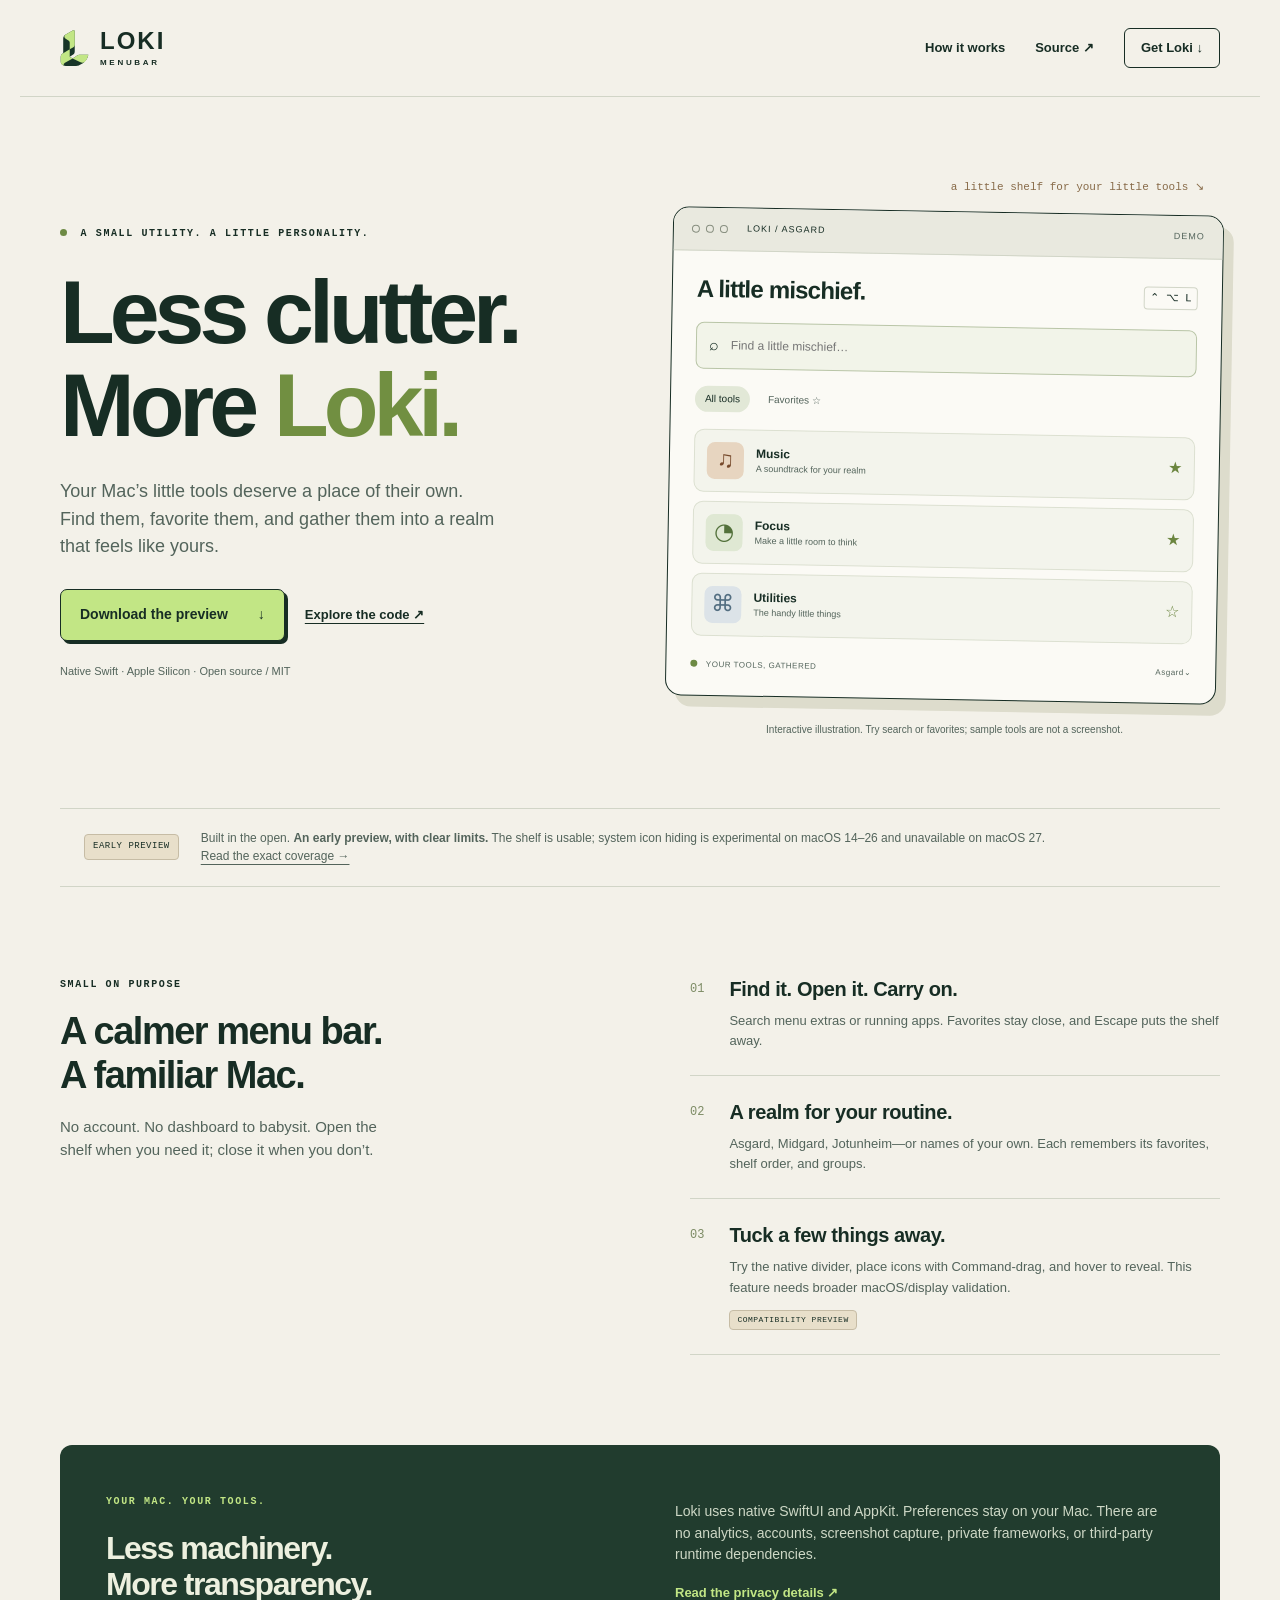
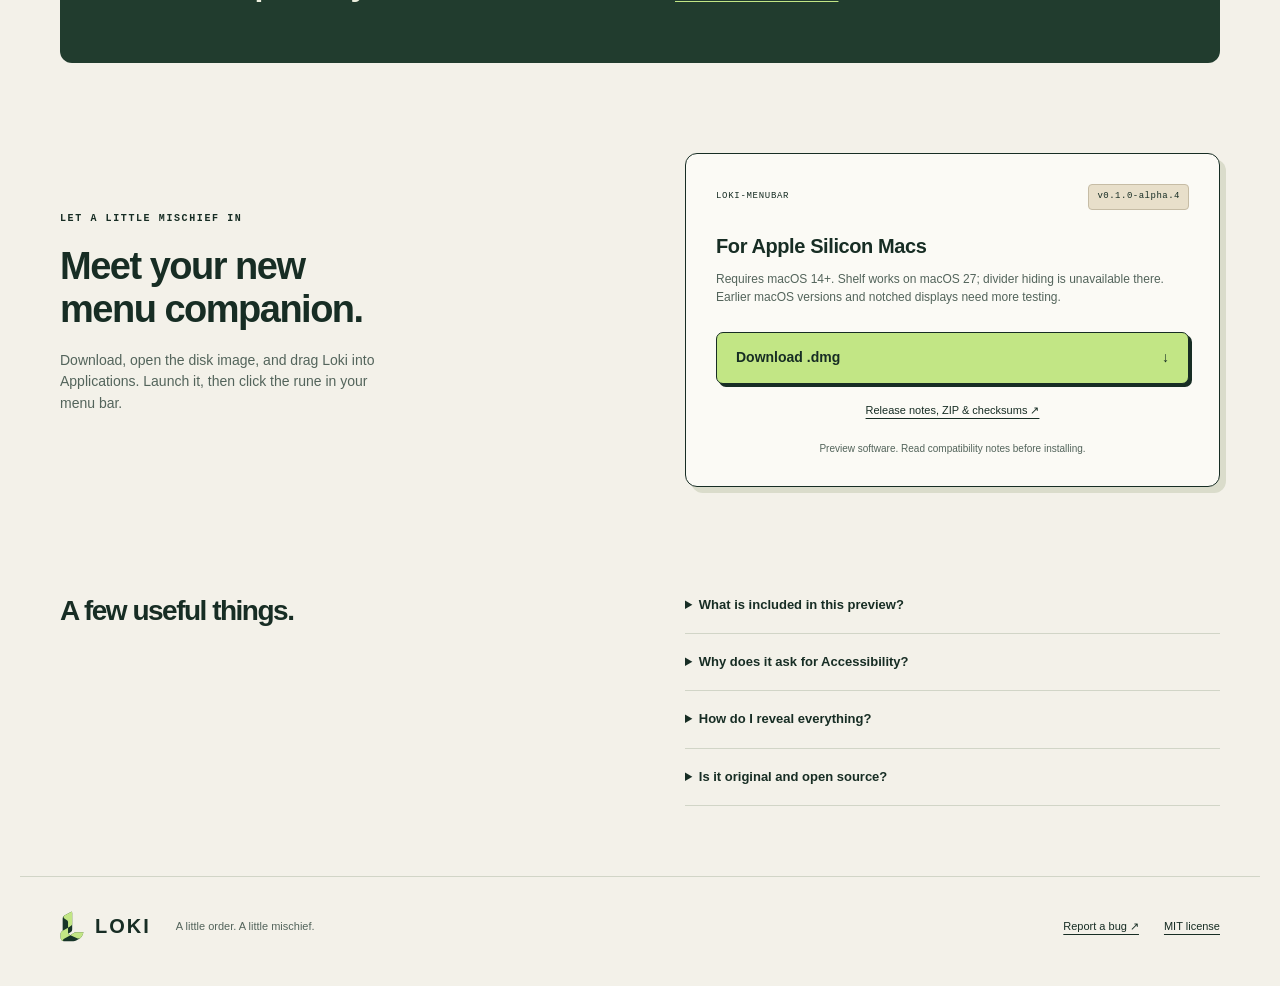
==== docs/index.html @ 57829d1b "Fix shelf identity, navigation, and launch safety for alpha 4" ====
<!doctype html>
<html lang="en">
<head>
<meta charset="utf-8"><meta name="viewport" content="width=device-width,initial-scale=1">
<meta name="description" content="Loki-Menubar: an original, open-source Swift menu utility. Search your tools, collect favorites, and give your menu bar a little breathing room.">
<meta name="theme-color" content="#f3f1e9"><title>Loki-Menubar — A little order. A little mischief.</title>
<link rel="icon" href="logo.svg" type="image/svg+xml"><link rel="stylesheet" href="style.css">
</head>
<body>
<a class="skip" href="#main">Skip to content</a>
<header><a class="brand" href="./"><img src="logo.svg" width="29" height="38" alt=""><span>LOKI<span class="brand-sub">MENUBAR</span></span></a><nav aria-label="Main"><a href="#how">How it works</a><a href="https://github.com/ChaosDeSelva/Loki-Menubar">Source ↗</a><a class="nav-download" href="#download">Get Loki ↓</a></nav></header>
<main id="main">
<section class="hero">
<div class="hero-copy"><div class="eyebrow"><span class="status-dot"></span> A SMALL UTILITY. A LITTLE PERSONALITY.</div><h1>Less clutter.<br>More <span>Loki.</span></h1><p class="lead">Your Mac’s little tools deserve a place of their own. Find them, favorite them, and gather them into a realm that feels like yours.</p><div class="actions"><a class="button" href="#download">Download the preview <span>↓</span></a><a class="text-link" href="https://github.com/ChaosDeSelva/Loki-Menubar">Explore the code ↗</a></div><p class="micro">Native Swift · Apple Silicon · Open source / MIT</p></div>
<div class="demo-wrap"><div class="annotation">a little shelf for your little tools ↘</div><div class="demo" aria-label="Illustrative shelf demo"><div class="window-strip"><i></i><i></i><i></i><span>LOKI / ASGARD</span><span class="sample">DEMO</span></div><div class="demo-content"><div class="demo-heading"><h2>A little mischief.</h2><span class="key">⌃ ⌥ L</span></div><label class="search"><span aria-hidden="true">⌕</span><input id="demo-search" type="search" placeholder="Find a little mischief…" aria-label="Search illustrative tools"></label><div class="demo-tabs"><button class="selected" id="all-tools" type="button">All tools</button><button id="favorites" type="button" aria-pressed="false">Favorites ☆</button></div><div id="demo-rows"><div class="demo-row" data-name="Music" data-favorite="true"><span class="tool-icon music">♫</span><span><strong>Music</strong><small>A soundtrack for your realm</small></span><span class="star">★</span></div><div class="demo-row" data-name="Focus" data-favorite="true"><span class="tool-icon focus">◔</span><span><strong>Focus</strong><small>Make a little room to think</small></span><span class="star">★</span></div><div class="demo-row" data-name="Utilities" data-favorite="false"><span class="tool-icon utilities">⌘</span><span><strong>Utilities</strong><small>The handy little things</small></span><span class="star">☆</span></div></div><p id="demo-empty" hidden>No tools match. Try “Music”.</p><div class="demo-footer"><span><span class="status-dot"></span> YOUR TOOLS, GATHERED</span><span>Asgard⌄</span></div></div></div><p class="demo-caption">Interactive illustration. Try search or favorites; sample tools are not a screenshot.</p></div>
</section>
<div class="release-note"><span class="tag">EARLY PREVIEW</span><p>Built in the open. <strong>An early preview, with clear limits.</strong> The shelf is usable; system icon hiding is experimental on macOS 14–26 and unavailable on macOS 27. <a href="https://github.com/ChaosDeSelva/Loki-Menubar/blob/main/COMPATIBILITY.md">Read the exact coverage →</a></p></div>
<section id="how" class="how"><div class="section-intro"><div class="eyebrow">SMALL ON PURPOSE</div><h2>A calmer menu bar.<br>A familiar Mac.</h2><p>No account. No dashboard to babysit. Open the shelf when you need it; close it when you don’t.</p></div><div class="feature-list"><article><span class="number">01</span><div><h3>Find it. Open it. Carry on.</h3><p>Search menu extras or running apps. Favorites stay close, and Escape puts the shelf away.</p></div></article><article><span class="number">02</span><div><h3>A realm for your routine.</h3><p>Asgard, Midgard, Jotunheim—or names of your own. Each remembers its favorites, shelf order, and groups.</p></div></article><article><span class="number">03</span><div><h3>Tuck a few things away.</h3><p>Try the native divider, place icons with Command-drag, and hover to reveal. This feature needs broader macOS/display validation.</p><span class="small-tag">COMPATIBILITY PREVIEW</span></div></article></div></section>
<section class="principles"><div><span class="eyebrow">YOUR MAC. YOUR TOOLS.</span><h2>Less machinery.<br>More transparency.</h2></div><div><p>Loki uses native SwiftUI and AppKit. Preferences stay on your Mac. There are no analytics, accounts, screenshot capture, private frameworks, or third-party runtime dependencies.</p><a class="text-link" href="https://github.com/ChaosDeSelva/Loki-Menubar/blob/main/PRIVACY.md">Read the privacy details ↗</a></div></section>
<section id="download" class="download"><div class="download-copy"><div class="eyebrow">LET A LITTLE MISCHIEF IN</div><h2>Meet your new<br>menu companion.</h2><p>Download, open the disk image, and drag Loki into Applications. Launch it, then click the rune in your menu bar.</p></div><div class="download-box"><div class="version"><span>LOKI-MENUBAR</span><span class="tag">v0.1.0-alpha.4</span></div><h3>For Apple Silicon Macs</h3><p>Requires macOS 14+. Shelf works on macOS 27; divider hiding is unavailable there. Earlier macOS versions and notched displays need more testing.</p><a class="button wide" href="https://github.com/ChaosDeSelva/Loki-Menubar/releases/download/v0.1.0-alpha.4/Loki-Menubar-0.1.0-alpha.4-arm64.dmg">Download .dmg <span>↓</span></a><a class="release-link" href="https://github.com/ChaosDeSelva/Loki-Menubar/releases/tag/v0.1.0-alpha.4">Release notes, ZIP & checksums ↗</a><p class="micro">Preview software. Read compatibility notes before installing.</p></div></section>
<section class="faq" aria-label="Before you install"><h2>A few useful things.</h2><details><summary>What is included in this preview?</summary><p>Loki has a searchable shelf, profiles, groups and experimental divider hiding. Always-hidden tiers, replica icon bars, system-bar styling and per-display automation are not included. The repository maintains a feature-by-feature ledger.</p></details><details><summary>Why does it ask for Accessibility?</summary><p>To discover menu extras and click the one you choose. App shortcuts work without it. Accessibility is a broad macOS permission; the source and privacy document explain Loki’s intended use. Screen Recording is not requested.</p></details><details><summary>How do I reveal everything?</summary><p>Hover near the menu bar, open Loki, or right-click its icon and select “Reveal All Menu Bar Items.” Quitting Loki also removes its divider. The CLI offers a reveal-all command.</p></details><details><summary>Is it original and open source?</summary><p>Yes. Loki’s implementation and vector artwork are available under MIT. Loki is independently developed. The folded-rune concept used AI-assisted design exploration. No trademark clearance is claimed.</p></details></section>
</main><footer><a class="brand" href="./"><img src="logo.svg" width="24" height="31" alt=""><span>LOKI</span></a><p>A little order. A little mischief.</p><a href="https://github.com/ChaosDeSelva/Loki-Menubar/issues">Report a bug ↗</a><a href="https://github.com/ChaosDeSelva/Loki-Menubar/blob/main/LICENSE">MIT license</a></footer>
<script src="demo.js"></script>
</body></html>
---- docs/style.css ----
:root{--paper:#f3f1e9;--ink:#172d24;--muted:#53645b;--line:#d1d5c7;--moss:#c2e685;--orange:#db724a}*{box-sizing:border-box}html{scroll-behavior:smooth;scroll-padding-top:30px}body{margin:0;background:var(--paper);color:var(--ink);font-family:-apple-system,BlinkMacSystemFont,"Segoe UI",sans-serif;font-size:16px;line-height:1.55}a{color:inherit;text-underline-offset:4px}button,input{font:inherit}button,a,input,summary{outline-offset:5px}a:focus-visible,button:focus-visible,input:focus-visible,summary:focus-visible{outline:3px solid #596d33}header,main,footer{max-width:1240px;margin:auto}header{display:flex;align-items:center;justify-content:space-between;padding:28px 40px;border-bottom:1px solid var(--line)}.brand{display:flex;align-items:center;gap:11px;text-decoration:none;font-size:24px;font-weight:850;letter-spacing:2px;line-height:1}.brand-sub{display:block;font-size:8px;letter-spacing:2.7px;margin-top:6px}nav{display:flex;align-items:center;gap:30px;font-size:13px;font-weight:600}nav a{text-decoration:none}.nav-download{border:1px solid var(--ink);border-radius:6px;padding:9px 16px}.hero{display:grid;grid-template-columns:1fr 1fr;gap:58px;padding:82px 40px 70px;align-items:center}.eyebrow{font-family:ui-monospace,SFMono-Regular,monospace;font-size:10px;letter-spacing:1.6px;font-weight:650}.status-dot{display:inline-block;width:7px;height:7px;background:#6d8a44;border-radius:50%;margin-right:6px}h1{font-size:clamp(64px,7vw,94px);letter-spacing:-5px;line-height:1.04;margin:25px 0}h1 span{color:#718f41}h2{font-size:38px;line-height:1.14;letter-spacing:-1.5px;margin:18px 0}h3{font-size:20px;letter-spacing:-.4px;line-height:1.2;margin:0 0 10px}.lead{font-size:18px;max-width:440px;color:var(--muted);margin:25px 0}.actions{display:flex;align-items:center;gap:20px;flex-wrap:wrap;margin-top:28px}.button{display:inline-flex;align-items:center;justify-content:space-between;gap:30px;padding:14px 19px;border:1.5px solid var(--ink);border-radius:7px;background:var(--moss);box-shadow:3px 3px 0 var(--ink);text-decoration:none;font-size:14px;font-weight:700;transition:transform .15s,box-shadow .15s}.button:hover{transform:translate(1px,1px);box-shadow:2px 2px 0 var(--ink)}.text-link{font-size:13px;font-weight:650}.micro{font-size:11px;color:var(--muted);margin-top:22px}.demo-wrap{position:relative;min-width:0}.annotation{font-family:ui-monospace,monospace;font-size:11px;color:#876a48;text-align:right;margin:0 16px 15px}.demo{background:#fbfaf5;border:1.5px solid var(--ink);border-radius:16px;box-shadow:10px 11px 0 #dddccc;overflow:hidden;transform:rotate(1deg)}.window-strip{display:flex;gap:6px;align-items:center;border-bottom:1px solid var(--line);padding:14px 18px;background:#e9e9df;font-size:9px;letter-spacing:1px}.window-strip i{width:8px;height:8px;border:1px solid #899081;border-radius:50%}.window-strip span{margin-left:13px}.window-strip .sample{margin-left:auto;color:var(--muted)}.demo-content{padding:24px}.demo-heading{display:flex;justify-content:space-between;align-items:center}.demo-heading h2{font-size:24px;margin:0 0 20px;letter-spacing:-.8px}.key{font-family:ui-monospace,monospace;font-size:11px;border:1px solid var(--line);padding:2px 5px;border-radius:4px;margin-bottom:16px}.search{display:flex;align-items:center;gap:10px;border:1px solid #b9c5a7;border-radius:8px;padding:10px 12px;background:#f2f4e9}.search input{width:100%;min-width:0;border:0;background:transparent;font-size:12px;color:var(--ink)}.demo-tabs{display:flex;gap:8px;margin:17px 0}.demo-tabs button{border:0;background:transparent;border-radius:20px;padding:5px 10px;font-size:10px;color:var(--muted);cursor:pointer}.demo-tabs button.selected{background:#e2e8d7;color:var(--ink)}.demo-row{display:flex;gap:12px;align-items:center;border:1px solid #dce0d1;border-radius:10px;padding:12px;margin-top:9px;background:#f3f4ec}.demo-row[hidden]{display:none}.tool-icon{width:37px;height:37px;border-radius:8px;display:grid;place-items:center;font-size:23px;background:#e7d5c0;color:#76492b}.focus{background:#dfe8d3;color:#53713b}.utilities{background:#dce3e8;color:#536e81}.demo-row strong{display:block;font-size:12px}.demo-row small{display:block;font-size:9px;color:var(--muted)}.star{margin-left:auto;color:#6b853f;font-size:16px}.demo-footer{display:flex;align-items:center;justify-content:space-between;margin-top:23px;font-size:8px;letter-spacing:.5px;color:var(--muted)}.demo-caption{font-size:10px;max-width:390px;margin:22px auto 0;color:var(--muted);text-align:center}.release-note{margin:0 40px;padding:20px 24px;border-top:1px solid var(--line);border-bottom:1px solid var(--line);display:flex;align-items:center;gap:22px}.tag,.small-tag{font-family:ui-monospace,monospace;white-space:nowrap;font-size:9px;letter-spacing:.5px;background:#e8dfca;border:1px solid #c6bca5;border-radius:4px;padding:5px 8px}.release-note p{font-size:12px;margin:0;color:var(--muted)}.release-note a{white-space:nowrap}.how{padding:90px 40px;display:grid;grid-template-columns:1fr 1fr;gap:100px}.section-intro p{color:var(--muted);font-size:15px;max-width:320px}.feature-list article{display:flex;gap:25px;padding:0 0 24px;margin-bottom:24px;border-bottom:1px solid var(--line)}.feature-list article:last-child{margin-bottom:0}.number{font-family:ui-monospace,monospace;color:#7c8b64;font-size:12px;margin-top:3px}.feature-list p{font-size:13px;color:var(--muted);margin:0}.small-tag{display:inline-block;margin-top:12px;font-size:8px;padding:3px 7px}.principles{background:#213c2e;color:#edf0df;margin:0 40px;display:grid;grid-template-columns:1fr 1fr;gap:70px;padding:42px 46px;border-radius:12px}.principles .eyebrow{color:var(--moss)}.principles h2{font-size:32px}.principles p{font-size:14px;color:#ced8c6}.principles a{color:var(--moss)}.download{display:grid;grid-template-columns:1fr 1fr;gap:90px;padding:90px 40px;align-items:center}.download-copy p{color:var(--muted);font-size:14px;max-width:340px}.download-box{background:#fbfaf5;border:1px solid var(--ink);border-radius:12px;padding:30px;box-shadow:6px 6px 0 #dadccb}.version{display:flex;gap:10px;align-items:center;justify-content:space-between;margin-bottom:24px;font-family:ui-monospace,monospace;font-size:9px;letter-spacing:.7px}.download-box p{font-size:12px;color:var(--muted)}.wide{width:100%;margin:13px 0 18px}.release-link{display:block;text-align:center;font-size:11px}.download-box .micro{font-size:10px;text-align:center;margin-bottom:0}.faq{margin:0 40px 70px;display:grid;grid-template-columns:1fr 1fr;column-gap:90px}.faq h2{grid-row:span 4;font-size:28px}.faq details{padding:18px 0;border-bottom:1px solid var(--line)}.faq summary{font-size:13px;font-weight:600;cursor:pointer}.faq details p{font-size:12px;color:var(--muted)}footer{display:flex;gap:25px;align-items:center;border-top:1px solid var(--line);padding:30px 40px 40px;font-size:11px}footer .brand{font-size:20px}footer p{margin-right:auto;color:var(--muted)}.skip{position:absolute;left:15px;top:-100px;padding:10px;background:white;z-index:100}.skip:focus{top:10px}#demo-empty{font-size:12px;padding:30px 0} @media(max-width:850px){.hero{gap:30px;padding-top:55px}h1{font-size:65px;letter-spacing:-3px}.how,.download{gap:40px}.demo-content{padding:18px}.key{display:none}.principles{gap:35px;padding:30px}.faq{column-gap:40px}.actions{gap:17px}.lead{font-size:16px}}@media(max-width:640px){header{padding:20px}nav{gap:16px}nav a:first-child{display:none}.hero{grid-template-columns:1fr;padding:45px 24px;gap:40px}h1{font-size:72px}.hero-copy{max-width:460px}.demo-wrap{max-width:440px;width:100%;margin:auto}.release-note{margin:0 24px;display:block;padding:20px 0}.release-note p{margin-top:12px}.how,.download{grid-template-columns:1fr;padding:55px 24px;gap:30px}.principles{margin:0 24px;grid-template-columns:1fr;gap:10px;padding:28px}.principles h2{margin-bottom:0}.faq{margin:0 24px 45px;display:block}.faq h2{margin-bottom:20px}footer{flex-wrap:wrap;padding:25px 24px;gap:20px}footer p{font-size:10px}h2{font-size:34px}}@media(prefers-reduced-motion:reduce){html{scroll-behavior:auto}*{transition:none!important}.demo{transform:none}}
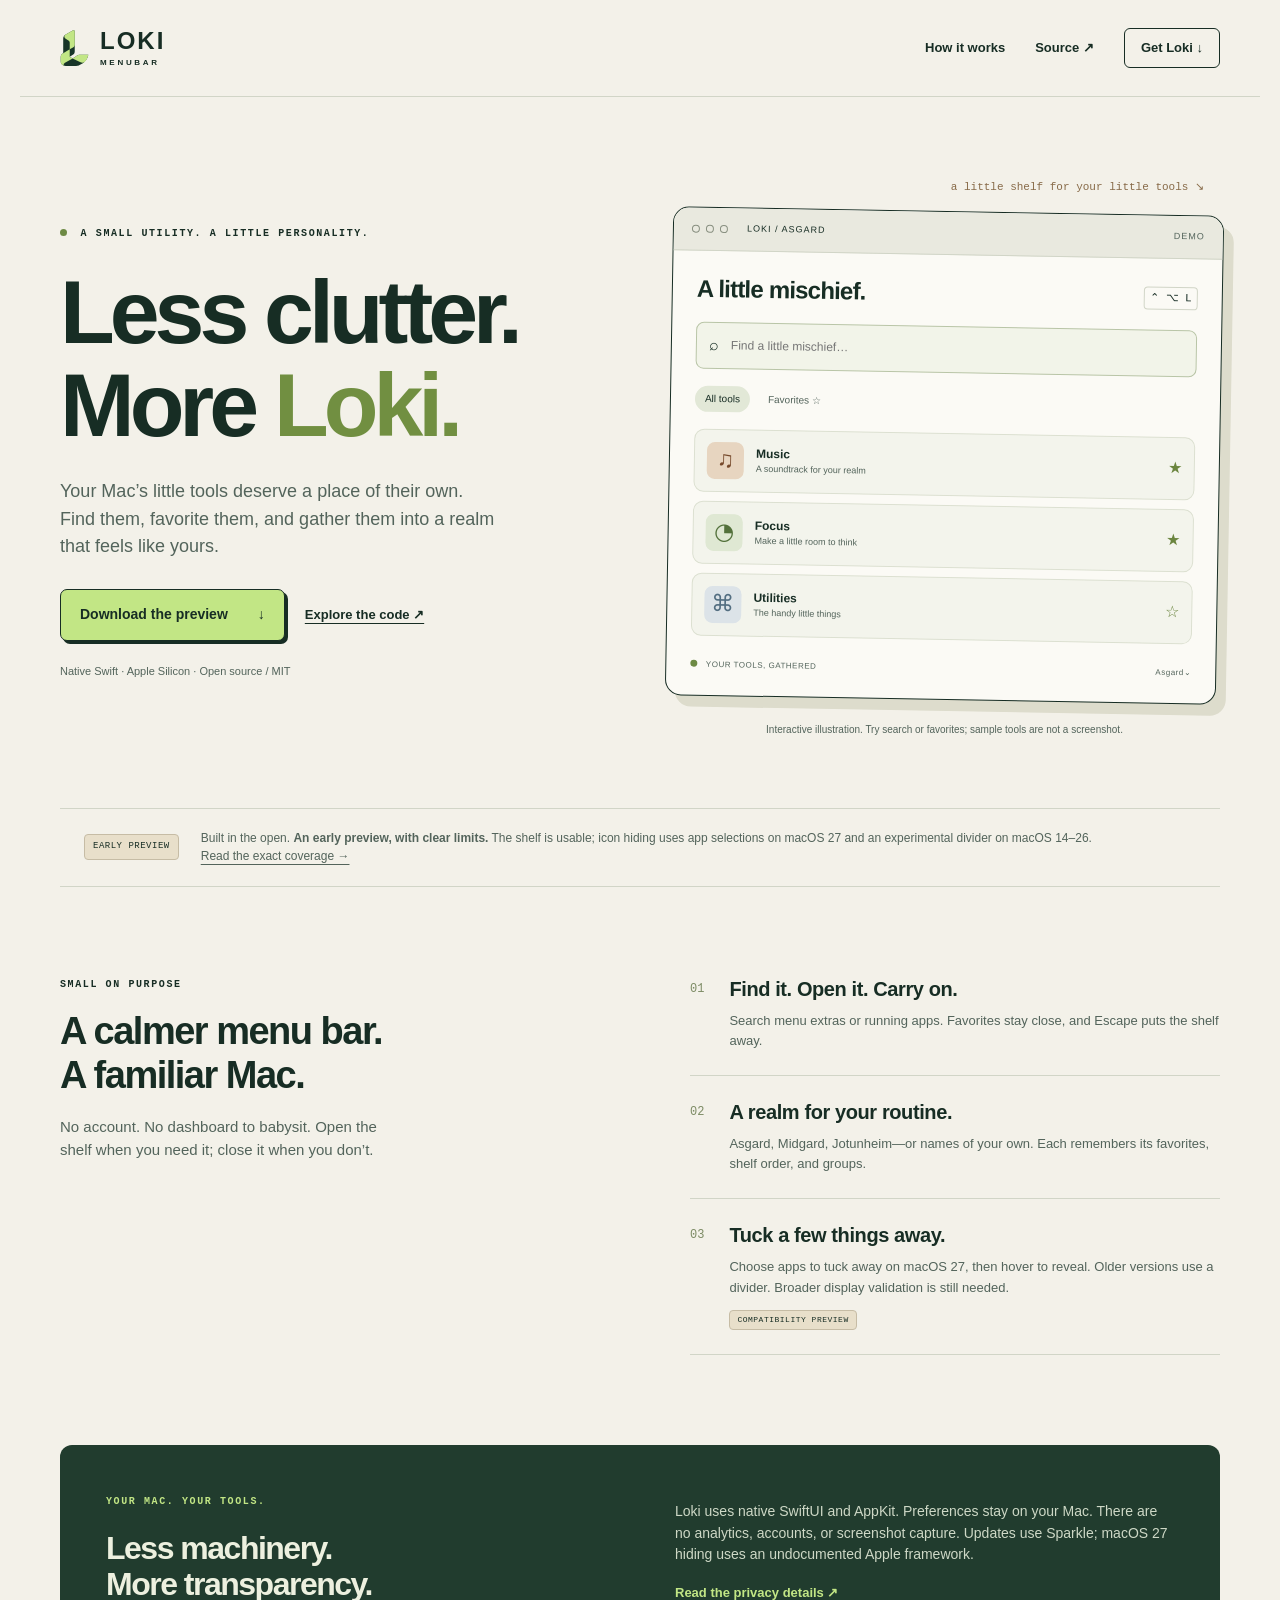
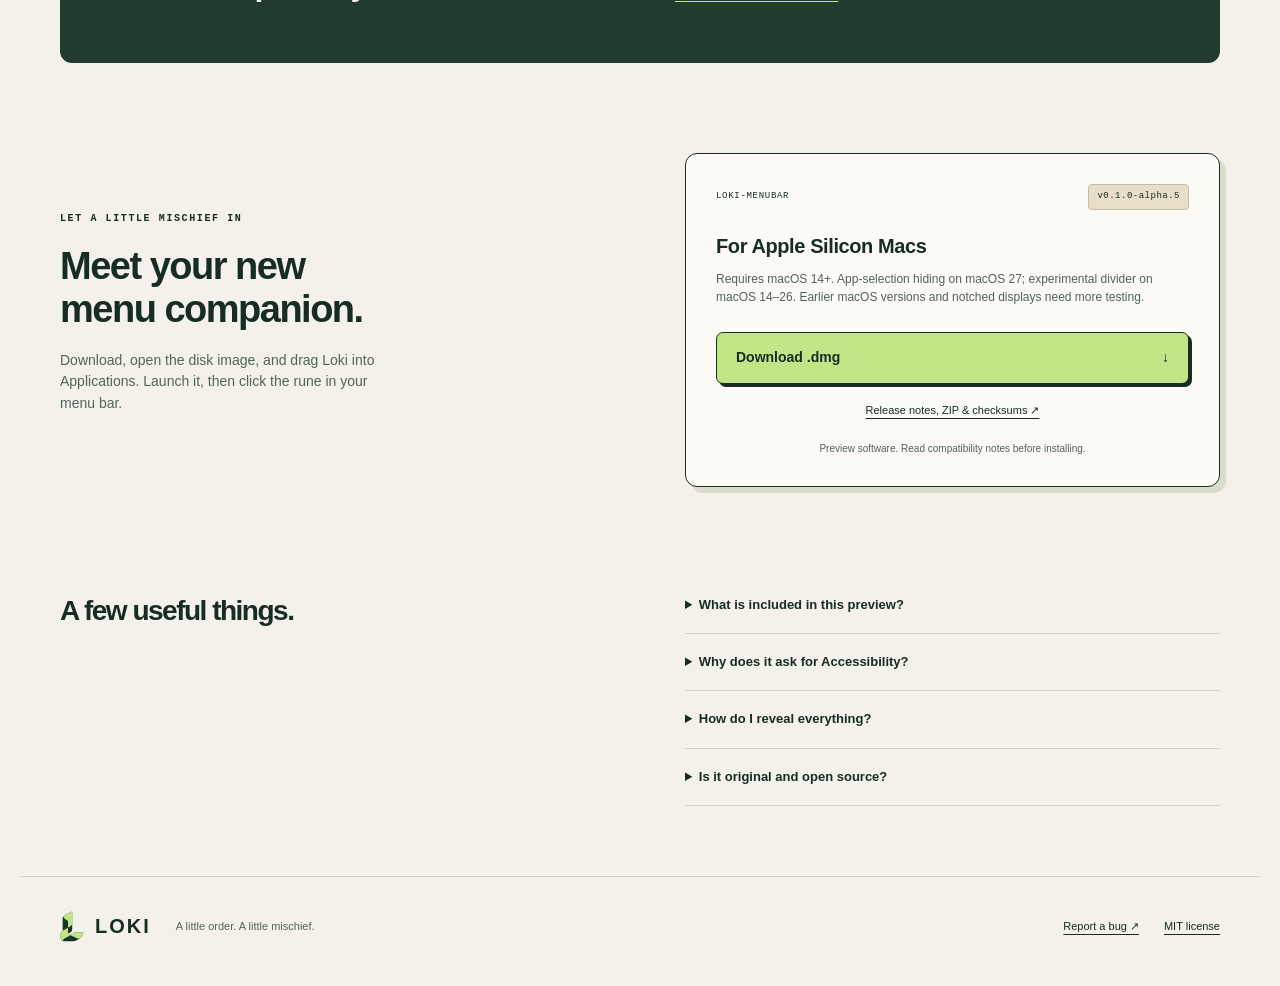
==== commit 8b67a2ac: "Add opt-in app hiding for macOS 27 with safe restoration" ====
--- a/docs/index.html
+++ b/docs/index.html
@@ -14,11 +14,11 @@
 <div class="hero-copy"><div class="eyebrow"><span class="status-dot"></span> A SMALL UTILITY. A LITTLE PERSONALITY.</div><h1>Less clutter.<br>More <span>Loki.</span></h1><p class="lead">Your Mac’s little tools deserve a place of their own. Find them, favorite them, and gather them into a realm that feels like yours.</p><div class="actions"><a class="button" href="#download">Download the preview <span>↓</span></a><a class="text-link" href="https://github.com/ChaosDeSelva/Loki-Menubar">Explore the code ↗</a></div><p class="micro">Native Swift · Apple Silicon · Open source / MIT</p></div>
 <div class="demo-wrap"><div class="annotation">a little shelf for your little tools ↘</div><div class="demo" aria-label="Illustrative shelf demo"><div class="window-strip"><i></i><i></i><i></i><span>LOKI / ASGARD</span><span class="sample">DEMO</span></div><div class="demo-content"><div class="demo-heading"><h2>A little mischief.</h2><span class="key">⌃ ⌥ L</span></div><label class="search"><span aria-hidden="true">⌕</span><input id="demo-search" type="search" placeholder="Find a little mischief…" aria-label="Search illustrative tools"></label><div class="demo-tabs"><button class="selected" id="all-tools" type="button">All tools</button><button id="favorites" type="button" aria-pressed="false">Favorites ☆</button></div><div id="demo-rows"><div class="demo-row" data-name="Music" data-favorite="true"><span class="tool-icon music">♫</span><span><strong>Music</strong><small>A soundtrack for your realm</small></span><span class="star">★</span></div><div class="demo-row" data-name="Focus" data-favorite="true"><span class="tool-icon focus">◔</span><span><strong>Focus</strong><small>Make a little room to think</small></span><span class="star">★</span></div><div class="demo-row" data-name="Utilities" data-favorite="false"><span class="tool-icon utilities">⌘</span><span><strong>Utilities</strong><small>The handy little things</small></span><span class="star">☆</span></div></div><p id="demo-empty" hidden>No tools match. Try “Music”.</p><div class="demo-footer"><span><span class="status-dot"></span> YOUR TOOLS, GATHERED</span><span>Asgard⌄</span></div></div></div><p class="demo-caption">Interactive illustration. Try search or favorites; sample tools are not a screenshot.</p></div>
 </section>
-<div class="release-note"><span class="tag">EARLY PREVIEW</span><p>Built in the open. <strong>An early preview, with clear limits.</strong> The shelf is usable; system icon hiding is experimental on macOS 14–26 and unavailable on macOS 27. <a href="https://github.com/ChaosDeSelva/Loki-Menubar/blob/main/COMPATIBILITY.md">Read the exact coverage →</a></p></div>
-<section id="how" class="how"><div class="section-intro"><div class="eyebrow">SMALL ON PURPOSE</div><h2>A calmer menu bar.<br>A familiar Mac.</h2><p>No account. No dashboard to babysit. Open the shelf when you need it; close it when you don’t.</p></div><div class="feature-list"><article><span class="number">01</span><div><h3>Find it. Open it. Carry on.</h3><p>Search menu extras or running apps. Favorites stay close, and Escape puts the shelf away.</p></div></article><article><span class="number">02</span><div><h3>A realm for your routine.</h3><p>Asgard, Midgard, Jotunheim—or names of your own. Each remembers its favorites, shelf order, and groups.</p></div></article><article><span class="number">03</span><div><h3>Tuck a few things away.</h3><p>Try the native divider, place icons with Command-drag, and hover to reveal. This feature needs broader macOS/display validation.</p><span class="small-tag">COMPATIBILITY PREVIEW</span></div></article></div></section>
-<section class="principles"><div><span class="eyebrow">YOUR MAC. YOUR TOOLS.</span><h2>Less machinery.<br>More transparency.</h2></div><div><p>Loki uses native SwiftUI and AppKit. Preferences stay on your Mac. There are no analytics, accounts, screenshot capture, private frameworks, or third-party runtime dependencies.</p><a class="text-link" href="https://github.com/ChaosDeSelva/Loki-Menubar/blob/main/PRIVACY.md">Read the privacy details ↗</a></div></section>
-<section id="download" class="download"><div class="download-copy"><div class="eyebrow">LET A LITTLE MISCHIEF IN</div><h2>Meet your new<br>menu companion.</h2><p>Download, open the disk image, and drag Loki into Applications. Launch it, then click the rune in your menu bar.</p></div><div class="download-box"><div class="version"><span>LOKI-MENUBAR</span><span class="tag">v0.1.0-alpha.4</span></div><h3>For Apple Silicon Macs</h3><p>Requires macOS 14+. Shelf works on macOS 27; divider hiding is unavailable there. Earlier macOS versions and notched displays need more testing.</p><a class="button wide" href="https://github.com/ChaosDeSelva/Loki-Menubar/releases/download/v0.1.0-alpha.4/Loki-Menubar-0.1.0-alpha.4-arm64.dmg">Download .dmg <span>↓</span></a><a class="release-link" href="https://github.com/ChaosDeSelva/Loki-Menubar/releases/tag/v0.1.0-alpha.4">Release notes, ZIP & checksums ↗</a><p class="micro">Preview software. Read compatibility notes before installing.</p></div></section>
-<section class="faq" aria-label="Before you install"><h2>A few useful things.</h2><details><summary>What is included in this preview?</summary><p>Loki has a searchable shelf, profiles, groups and experimental divider hiding. Always-hidden tiers, replica icon bars, system-bar styling and per-display automation are not included. The repository maintains a feature-by-feature ledger.</p></details><details><summary>Why does it ask for Accessibility?</summary><p>To discover menu extras and click the one you choose. App shortcuts work without it. Accessibility is a broad macOS permission; the source and privacy document explain Loki’s intended use. Screen Recording is not requested.</p></details><details><summary>How do I reveal everything?</summary><p>Hover near the menu bar, open Loki, or right-click its icon and select “Reveal All Menu Bar Items.” Quitting Loki also removes its divider. The CLI offers a reveal-all command.</p></details><details><summary>Is it original and open source?</summary><p>Yes. Loki’s implementation and vector artwork are available under MIT. Loki is independently developed. The folded-rune concept used AI-assisted design exploration. No trademark clearance is claimed.</p></details></section>
+<div class="release-note"><span class="tag">EARLY PREVIEW</span><p>Built in the open. <strong>An early preview, with clear limits.</strong> The shelf is usable; icon hiding uses app selections on macOS 27 and an experimental divider on macOS 14–26. <a href="https://github.com/ChaosDeSelva/Loki-Menubar/blob/main/COMPATIBILITY.md">Read the exact coverage →</a></p></div>
+<section id="how" class="how"><div class="section-intro"><div class="eyebrow">SMALL ON PURPOSE</div><h2>A calmer menu bar.<br>A familiar Mac.</h2><p>No account. No dashboard to babysit. Open the shelf when you need it; close it when you don’t.</p></div><div class="feature-list"><article><span class="number">01</span><div><h3>Find it. Open it. Carry on.</h3><p>Search menu extras or running apps. Favorites stay close, and Escape puts the shelf away.</p></div></article><article><span class="number">02</span><div><h3>A realm for your routine.</h3><p>Asgard, Midgard, Jotunheim—or names of your own. Each remembers its favorites, shelf order, and groups.</p></div></article><article><span class="number">03</span><div><h3>Tuck a few things away.</h3><p>Choose apps to tuck away on macOS 27, then hover to reveal. Older versions use a divider. Broader display validation is still needed.</p><span class="small-tag">COMPATIBILITY PREVIEW</span></div></article></div></section>
+<section class="principles"><div><span class="eyebrow">YOUR MAC. YOUR TOOLS.</span><h2>Less machinery.<br>More transparency.</h2></div><div><p>Loki uses native SwiftUI and AppKit. Preferences stay on your Mac. There are no analytics, accounts, or screenshot capture. Updates use Sparkle; macOS 27 hiding uses an undocumented Apple framework.</p><a class="text-link" href="https://github.com/ChaosDeSelva/Loki-Menubar/blob/main/PRIVACY.md">Read the privacy details ↗</a></div></section>
+<section id="download" class="download"><div class="download-copy"><div class="eyebrow">LET A LITTLE MISCHIEF IN</div><h2>Meet your new<br>menu companion.</h2><p>Download, open the disk image, and drag Loki into Applications. Launch it, then click the rune in your menu bar.</p></div><div class="download-box"><div class="version"><span>LOKI-MENUBAR</span><span class="tag">v0.1.0-alpha.5</span></div><h3>For Apple Silicon Macs</h3><p>Requires macOS 14+. App-selection hiding on macOS 27; experimental divider on macOS 14–26. Earlier macOS versions and notched displays need more testing.</p><a class="button wide" href="https://github.com/ChaosDeSelva/Loki-Menubar/releases/download/v0.1.0-alpha.5/Loki-Menubar-0.1.0-alpha.5-arm64.dmg">Download .dmg <span>↓</span></a><a class="release-link" href="https://github.com/ChaosDeSelva/Loki-Menubar/releases/tag/v0.1.0-alpha.5">Release notes, ZIP & checksums ↗</a><p class="micro">Preview software. Read compatibility notes before installing.</p></div></section>
+<section class="faq" aria-label="Before you install"><h2>A few useful things.</h2><details><summary>What is included in this preview?</summary><p>Loki has a searchable shelf, profiles, groups and opt-in icon hiding. Always-hidden tiers, replica icon bars, system-bar styling and per-display automation are not included. The repository maintains a feature-by-feature ledger.</p></details><details><summary>Why does it ask for Accessibility?</summary><p>To discover menu extras and click the one you choose. App shortcuts work without it. Accessibility is a broad macOS permission; the source and privacy document explain Loki’s intended use. Screen Recording is not requested.</p></details><details><summary>How do I reveal everything?</summary><p>Hover near the menu bar, open Loki, or right-click its icon and select “Reveal All Menu Bar Items.” Quitting Loki releases hiding and removes any divider. The CLI offers a reveal-all command.</p></details><details><summary>Is it original and open source?</summary><p>Yes. Loki’s implementation and vector artwork are available under MIT. Loki is independently developed. The folded-rune concept used AI-assisted design exploration. No trademark clearance is claimed.</p></details></section>
 </main><footer><a class="brand" href="./"><img src="logo.svg" width="24" height="31" alt=""><span>LOKI</span></a><p>A little order. A little mischief.</p><a href="https://github.com/ChaosDeSelva/Loki-Menubar/issues">Report a bug ↗</a><a href="https://github.com/ChaosDeSelva/Loki-Menubar/blob/main/LICENSE">MIT license</a></footer>
 <script src="demo.js"></script>
 </body></html>
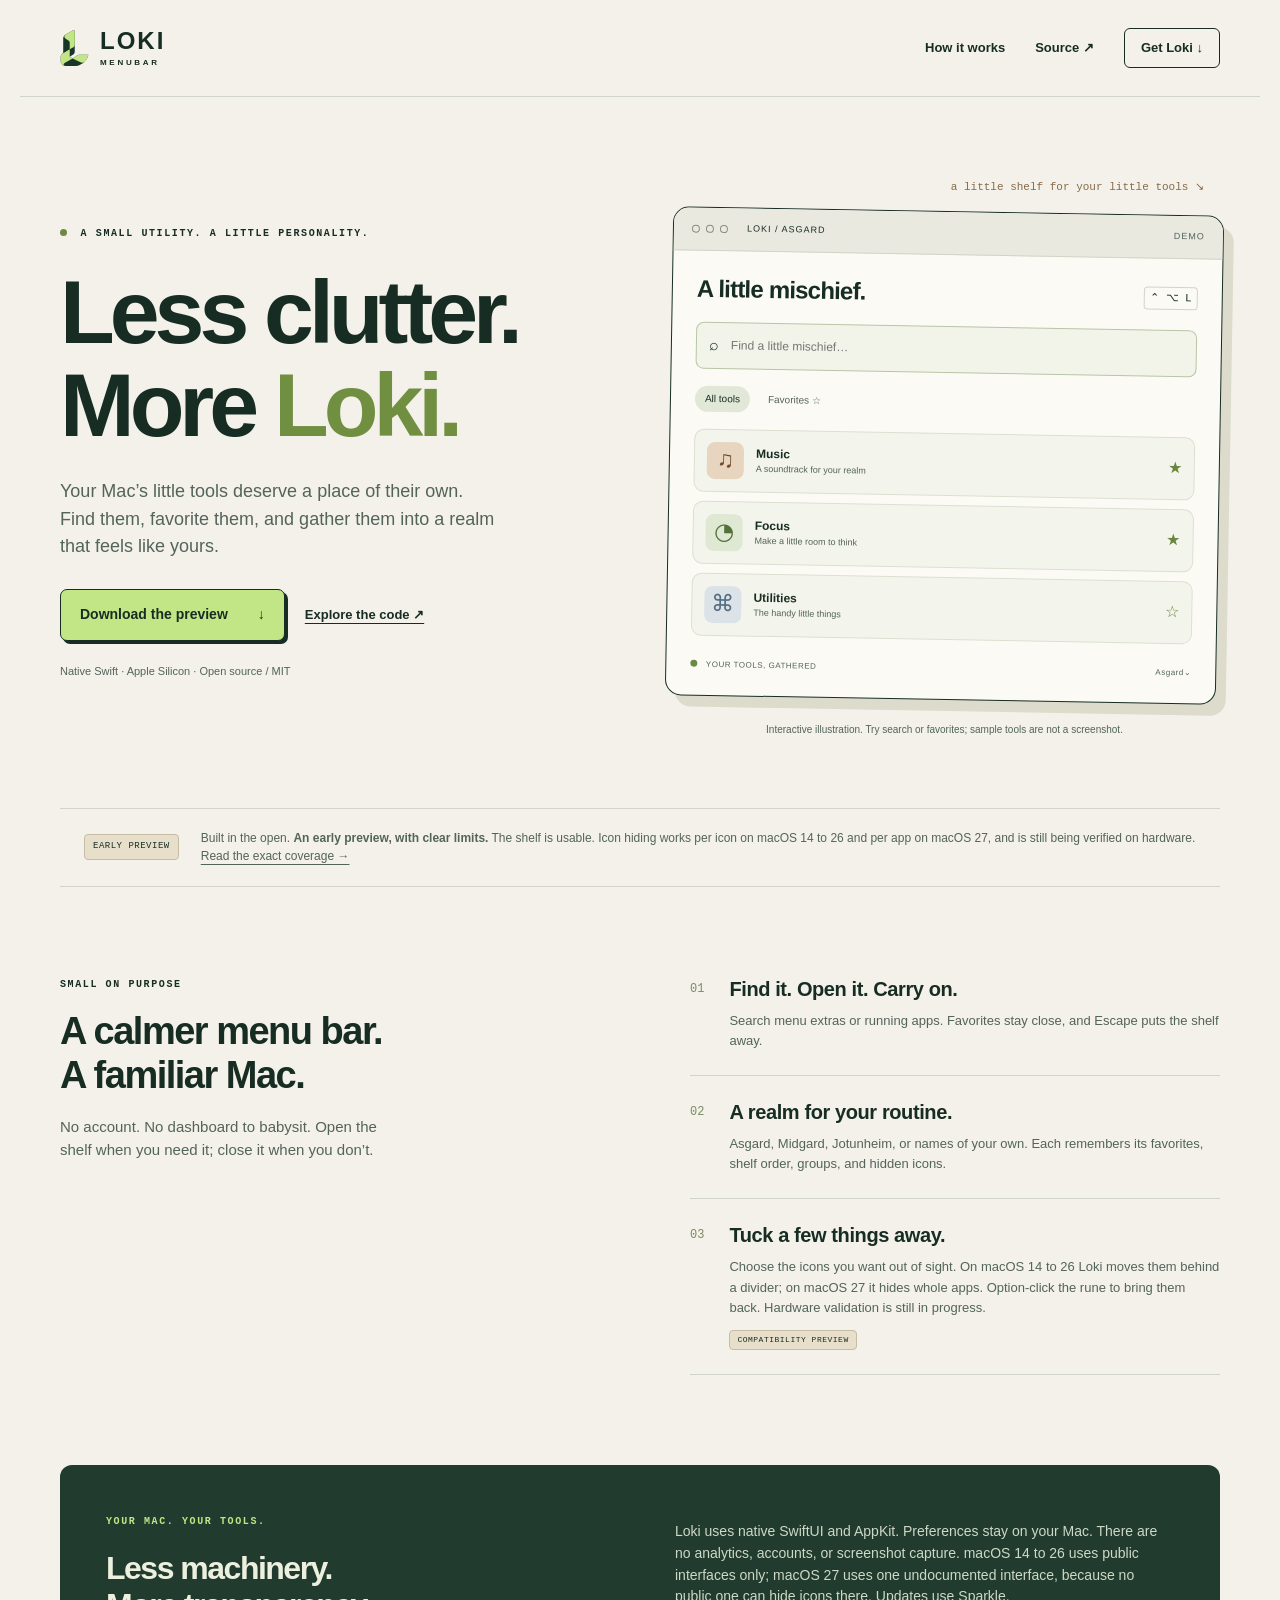
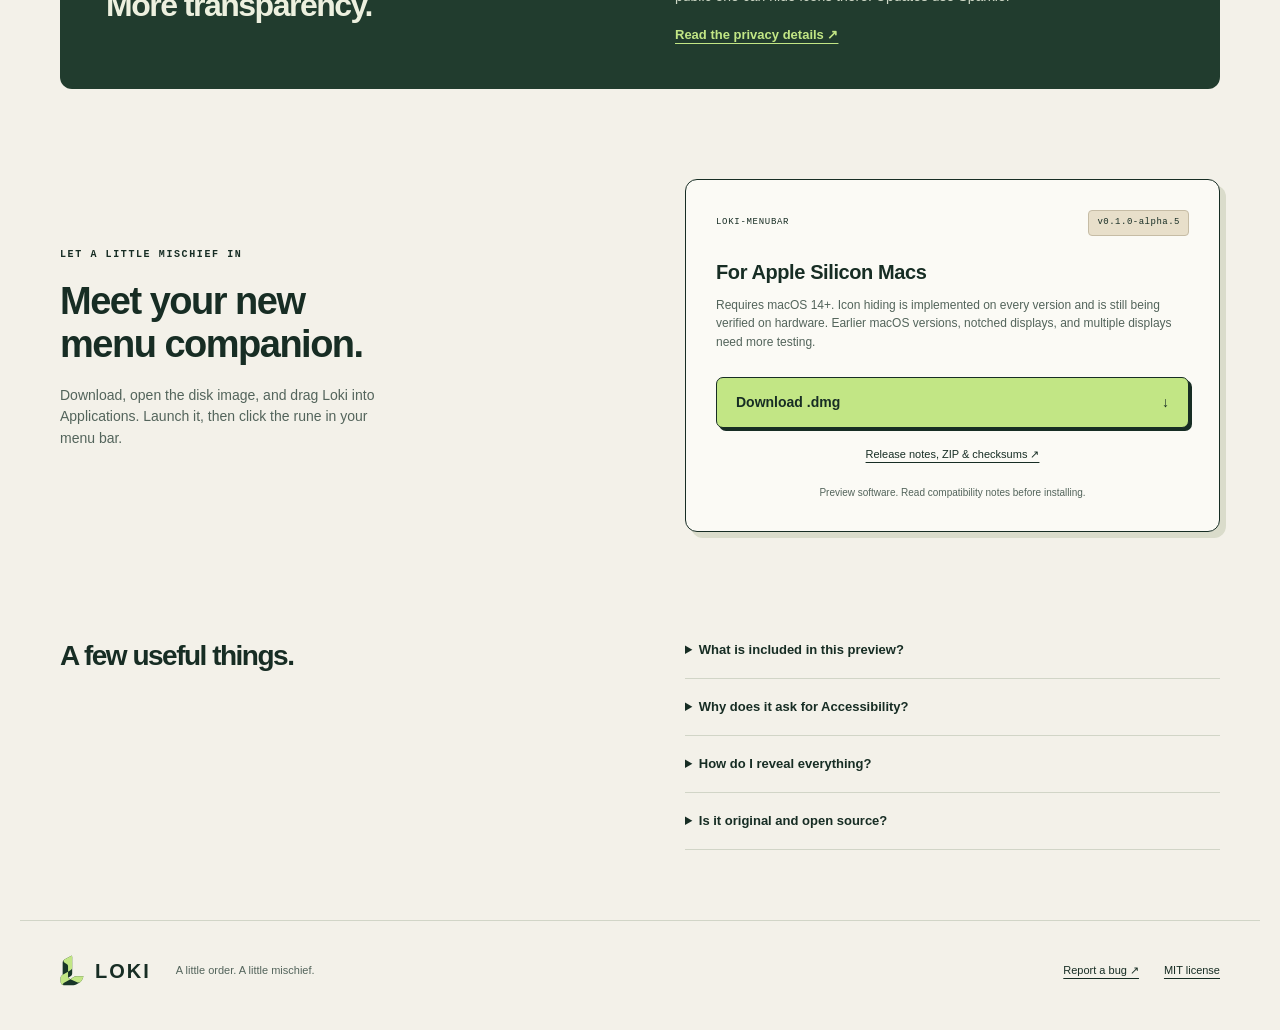
==== commit 49922b01: "Rebuild menu-bar hiding for alpha 6 and add enterprise deployment Hiding now works from one checklis" ====
--- a/docs/index.html
+++ b/docs/index.html
@@ -3,7 +3,7 @@
 <head>
 <meta charset="utf-8"><meta name="viewport" content="width=device-width,initial-scale=1">
 <meta name="description" content="Loki-Menubar: an original, open-source Swift menu utility. Search your tools, collect favorites, and give your menu bar a little breathing room.">
-<meta name="theme-color" content="#f3f1e9"><title>Loki-Menubar — A little order. A little mischief.</title>
+<meta name="theme-color" content="#f3f1e9"><title>Loki-Menubar: A little order. A little mischief.</title>
 <link rel="icon" href="logo.svg" type="image/svg+xml"><link rel="stylesheet" href="style.css">
 </head>
 <body>
@@ -14,11 +14,11 @@
 <div class="hero-copy"><div class="eyebrow"><span class="status-dot"></span> A SMALL UTILITY. A LITTLE PERSONALITY.</div><h1>Less clutter.<br>More <span>Loki.</span></h1><p class="lead">Your Mac’s little tools deserve a place of their own. Find them, favorite them, and gather them into a realm that feels like yours.</p><div class="actions"><a class="button" href="#download">Download the preview <span>↓</span></a><a class="text-link" href="https://github.com/ChaosDeSelva/Loki-Menubar">Explore the code ↗</a></div><p class="micro">Native Swift · Apple Silicon · Open source / MIT</p></div>
 <div class="demo-wrap"><div class="annotation">a little shelf for your little tools ↘</div><div class="demo" aria-label="Illustrative shelf demo"><div class="window-strip"><i></i><i></i><i></i><span>LOKI / ASGARD</span><span class="sample">DEMO</span></div><div class="demo-content"><div class="demo-heading"><h2>A little mischief.</h2><span class="key">⌃ ⌥ L</span></div><label class="search"><span aria-hidden="true">⌕</span><input id="demo-search" type="search" placeholder="Find a little mischief…" aria-label="Search illustrative tools"></label><div class="demo-tabs"><button class="selected" id="all-tools" type="button">All tools</button><button id="favorites" type="button" aria-pressed="false">Favorites ☆</button></div><div id="demo-rows"><div class="demo-row" data-name="Music" data-favorite="true"><span class="tool-icon music">♫</span><span><strong>Music</strong><small>A soundtrack for your realm</small></span><span class="star">★</span></div><div class="demo-row" data-name="Focus" data-favorite="true"><span class="tool-icon focus">◔</span><span><strong>Focus</strong><small>Make a little room to think</small></span><span class="star">★</span></div><div class="demo-row" data-name="Utilities" data-favorite="false"><span class="tool-icon utilities">⌘</span><span><strong>Utilities</strong><small>The handy little things</small></span><span class="star">☆</span></div></div><p id="demo-empty" hidden>No tools match. Try “Music”.</p><div class="demo-footer"><span><span class="status-dot"></span> YOUR TOOLS, GATHERED</span><span>Asgard⌄</span></div></div></div><p class="demo-caption">Interactive illustration. Try search or favorites; sample tools are not a screenshot.</p></div>
 </section>
-<div class="release-note"><span class="tag">EARLY PREVIEW</span><p>Built in the open. <strong>An early preview, with clear limits.</strong> The shelf is usable; icon hiding uses app selections on macOS 27 and an experimental divider on macOS 14–26. <a href="https://github.com/ChaosDeSelva/Loki-Menubar/blob/main/COMPATIBILITY.md">Read the exact coverage →</a></p></div>
-<section id="how" class="how"><div class="section-intro"><div class="eyebrow">SMALL ON PURPOSE</div><h2>A calmer menu bar.<br>A familiar Mac.</h2><p>No account. No dashboard to babysit. Open the shelf when you need it; close it when you don’t.</p></div><div class="feature-list"><article><span class="number">01</span><div><h3>Find it. Open it. Carry on.</h3><p>Search menu extras or running apps. Favorites stay close, and Escape puts the shelf away.</p></div></article><article><span class="number">02</span><div><h3>A realm for your routine.</h3><p>Asgard, Midgard, Jotunheim—or names of your own. Each remembers its favorites, shelf order, and groups.</p></div></article><article><span class="number">03</span><div><h3>Tuck a few things away.</h3><p>Choose apps to tuck away on macOS 27, then hover to reveal. Older versions use a divider. Broader display validation is still needed.</p><span class="small-tag">COMPATIBILITY PREVIEW</span></div></article></div></section>
-<section class="principles"><div><span class="eyebrow">YOUR MAC. YOUR TOOLS.</span><h2>Less machinery.<br>More transparency.</h2></div><div><p>Loki uses native SwiftUI and AppKit. Preferences stay on your Mac. There are no analytics, accounts, or screenshot capture. Updates use Sparkle; macOS 27 hiding uses an undocumented Apple framework.</p><a class="text-link" href="https://github.com/ChaosDeSelva/Loki-Menubar/blob/main/PRIVACY.md">Read the privacy details ↗</a></div></section>
-<section id="download" class="download"><div class="download-copy"><div class="eyebrow">LET A LITTLE MISCHIEF IN</div><h2>Meet your new<br>menu companion.</h2><p>Download, open the disk image, and drag Loki into Applications. Launch it, then click the rune in your menu bar.</p></div><div class="download-box"><div class="version"><span>LOKI-MENUBAR</span><span class="tag">v0.1.0-alpha.5</span></div><h3>For Apple Silicon Macs</h3><p>Requires macOS 14+. App-selection hiding on macOS 27; experimental divider on macOS 14–26. Earlier macOS versions and notched displays need more testing.</p><a class="button wide" href="https://github.com/ChaosDeSelva/Loki-Menubar/releases/download/v0.1.0-alpha.5/Loki-Menubar-0.1.0-alpha.5-arm64.dmg">Download .dmg <span>↓</span></a><a class="release-link" href="https://github.com/ChaosDeSelva/Loki-Menubar/releases/tag/v0.1.0-alpha.5">Release notes, ZIP & checksums ↗</a><p class="micro">Preview software. Read compatibility notes before installing.</p></div></section>
-<section class="faq" aria-label="Before you install"><h2>A few useful things.</h2><details><summary>What is included in this preview?</summary><p>Loki has a searchable shelf, profiles, groups and opt-in icon hiding. Always-hidden tiers, replica icon bars, system-bar styling and per-display automation are not included. The repository maintains a feature-by-feature ledger.</p></details><details><summary>Why does it ask for Accessibility?</summary><p>To discover menu extras and click the one you choose. App shortcuts work without it. Accessibility is a broad macOS permission; the source and privacy document explain Loki’s intended use. Screen Recording is not requested.</p></details><details><summary>How do I reveal everything?</summary><p>Hover near the menu bar, open Loki, or right-click its icon and select “Reveal All Menu Bar Items.” Quitting Loki releases hiding and removes any divider. The CLI offers a reveal-all command.</p></details><details><summary>Is it original and open source?</summary><p>Yes. Loki’s implementation and vector artwork are available under MIT. Loki is independently developed. The folded-rune concept used AI-assisted design exploration. No trademark clearance is claimed.</p></details></section>
+<div class="release-note"><span class="tag">EARLY PREVIEW</span><p>Built in the open. <strong>An early preview, with clear limits.</strong> The shelf is usable. Icon hiding works per icon on macOS 14 to 26 and per app on macOS 27, and is still being verified on hardware. <a href="https://github.com/ChaosDeSelva/Loki-Menubar/blob/main/COMPATIBILITY.md">Read the exact coverage →</a></p></div>
+<section id="how" class="how"><div class="section-intro"><div class="eyebrow">SMALL ON PURPOSE</div><h2>A calmer menu bar.<br>A familiar Mac.</h2><p>No account. No dashboard to babysit. Open the shelf when you need it; close it when you don’t.</p></div><div class="feature-list"><article><span class="number">01</span><div><h3>Find it. Open it. Carry on.</h3><p>Search menu extras or running apps. Favorites stay close, and Escape puts the shelf away.</p></div></article><article><span class="number">02</span><div><h3>A realm for your routine.</h3><p>Asgard, Midgard, Jotunheim, or names of your own. Each remembers its favorites, shelf order, groups, and hidden icons.</p></div></article><article><span class="number">03</span><div><h3>Tuck a few things away.</h3><p>Choose the icons you want out of sight. On macOS 14 to 26 Loki moves them behind a divider; on macOS 27 it hides whole apps. Option-click the rune to bring them back. Hardware validation is still in progress.</p><span class="small-tag">COMPATIBILITY PREVIEW</span></div></article></div></section>
+<section class="principles"><div><span class="eyebrow">YOUR MAC. YOUR TOOLS.</span><h2>Less machinery.<br>More transparency.</h2></div><div><p>Loki uses native SwiftUI and AppKit. Preferences stay on your Mac. There are no analytics, accounts, or screenshot capture. macOS 14 to 26 uses public interfaces only; macOS 27 uses one undocumented interface, because no public one can hide icons there. Updates use Sparkle.</p><a class="text-link" href="https://github.com/ChaosDeSelva/Loki-Menubar/blob/main/PRIVACY.md">Read the privacy details ↗</a></div></section>
+<section id="download" class="download"><div class="download-copy"><div class="eyebrow">LET A LITTLE MISCHIEF IN</div><h2>Meet your new<br>menu companion.</h2><p>Download, open the disk image, and drag Loki into Applications. Launch it, then click the rune in your menu bar.</p></div><div class="download-box"><div class="version"><span>LOKI-MENUBAR</span><span class="tag">v0.1.0-alpha.5</span></div><h3>For Apple Silicon Macs</h3><p>Requires macOS 14+. Icon hiding is implemented on every version and is still being verified on hardware. Earlier macOS versions, notched displays, and multiple displays need more testing.</p><a class="button wide" href="https://github.com/ChaosDeSelva/Loki-Menubar/releases/download/v0.1.0-alpha.5/Loki-Menubar-0.1.0-alpha.5-arm64.dmg">Download .dmg <span>↓</span></a><a class="release-link" href="https://github.com/ChaosDeSelva/Loki-Menubar/releases/tag/v0.1.0-alpha.5">Release notes, ZIP & checksums ↗</a><p class="micro">Preview software. Read compatibility notes before installing.</p></div></section>
+<section class="faq" aria-label="Before you install"><h2>A few useful things.</h2><details><summary>What is included in this preview?</summary><p>Loki has a searchable shelf, profiles, groups and opt-in icon hiding. Always-hidden tiers, replica icon bars, system-bar styling and per-display automation are not included. The repository maintains a feature-by-feature ledger.</p></details><details><summary>Why does it ask for Accessibility?</summary><p>To discover menu extras, click the one you choose, and list the icons you can hide. On macOS 14 to 26 it also moves the icons you choose to hide. App shortcuts work without it. Accessibility is a broad macOS permission; the source and privacy document explain Loki’s intended use. Screen Recording is not requested.</p></details><details><summary>How do I reveal everything?</summary><p>Option-click Loki’s rune, or right-click it and select “Show Hidden Icons” or “Reveal All Menu Bar Items.” Quitting Loki shows every icon. The CLI offers reveal-all and toggle commands.</p></details><details><summary>Is it original and open source?</summary><p>Yes. Loki’s implementation and vector artwork are available under MIT. Loki is independently developed. The folded-rune concept used AI-assisted design exploration. No trademark clearance is claimed.</p></details></section>
 </main><footer><a class="brand" href="./"><img src="logo.svg" width="24" height="31" alt=""><span>LOKI</span></a><p>A little order. A little mischief.</p><a href="https://github.com/ChaosDeSelva/Loki-Menubar/issues">Report a bug ↗</a><a href="https://github.com/ChaosDeSelva/Loki-Menubar/blob/main/LICENSE">MIT license</a></footer>
 <script src="demo.js"></script>
 </body></html>
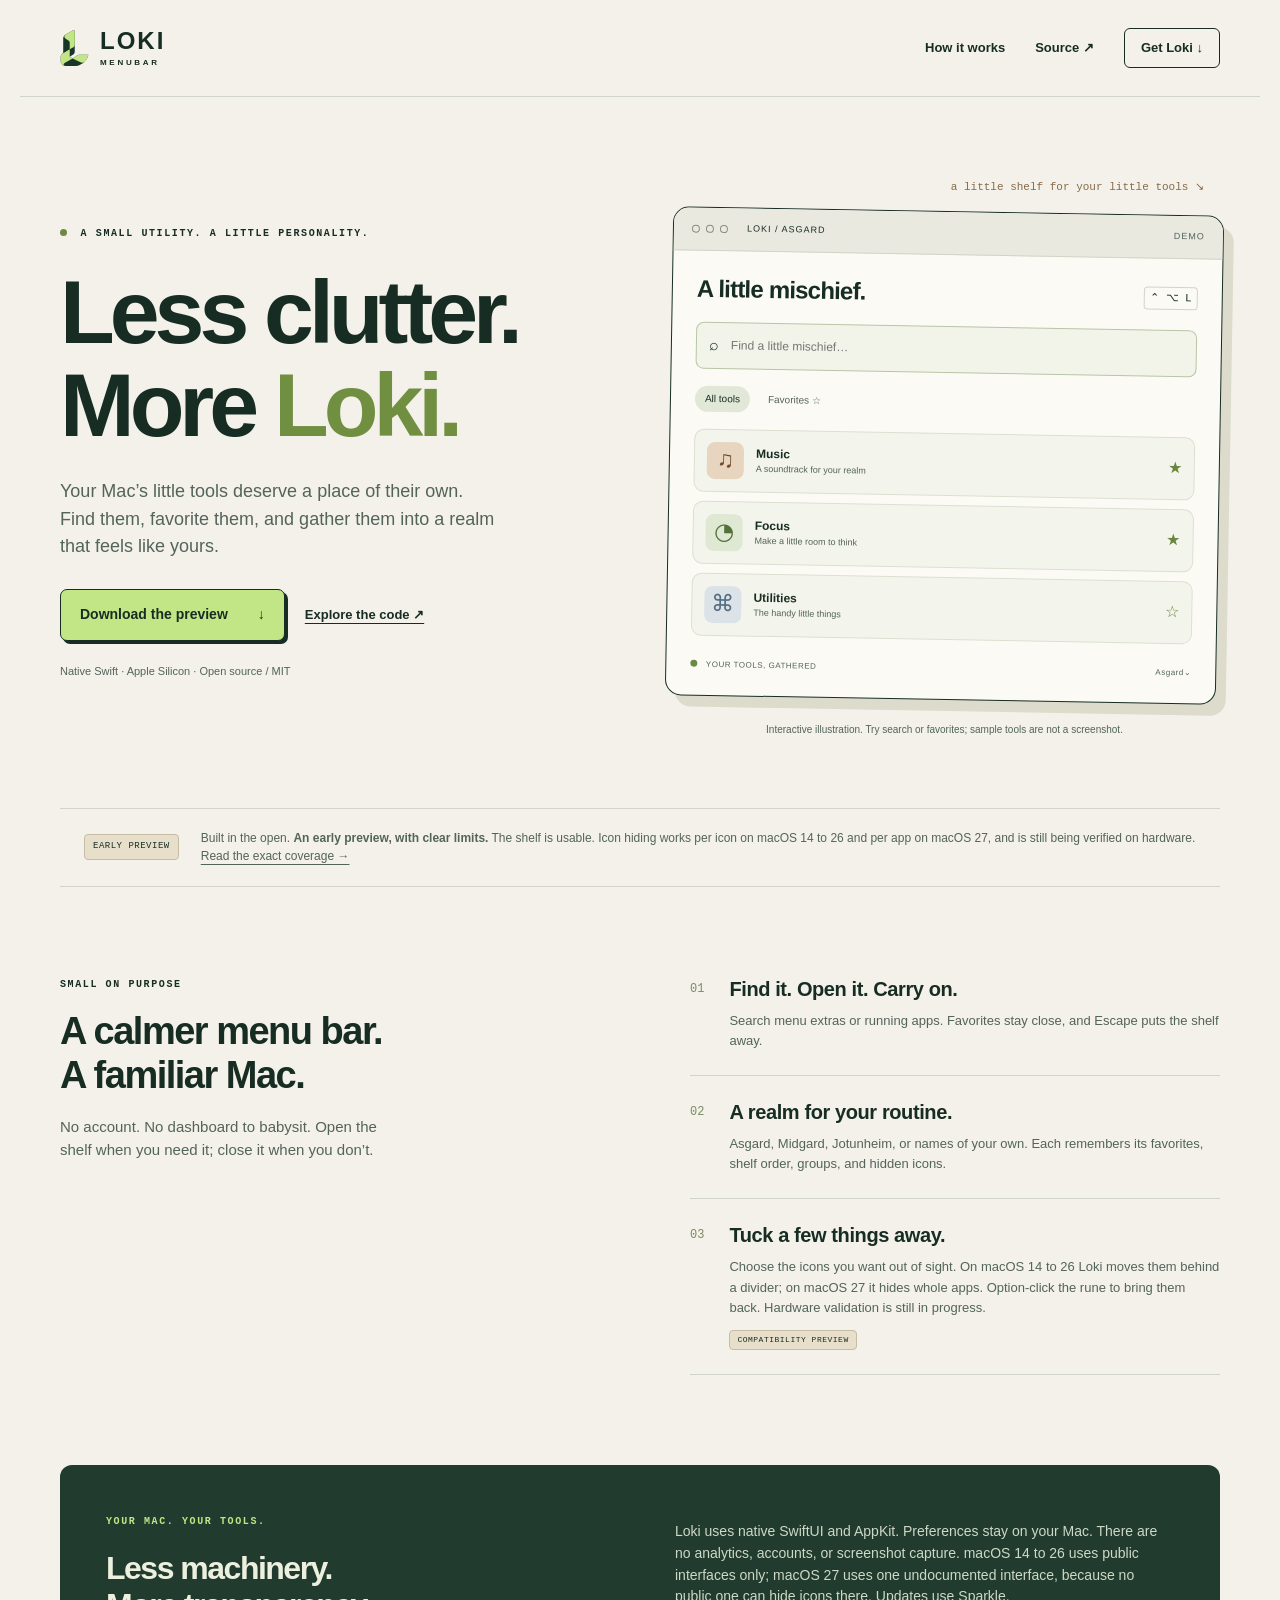
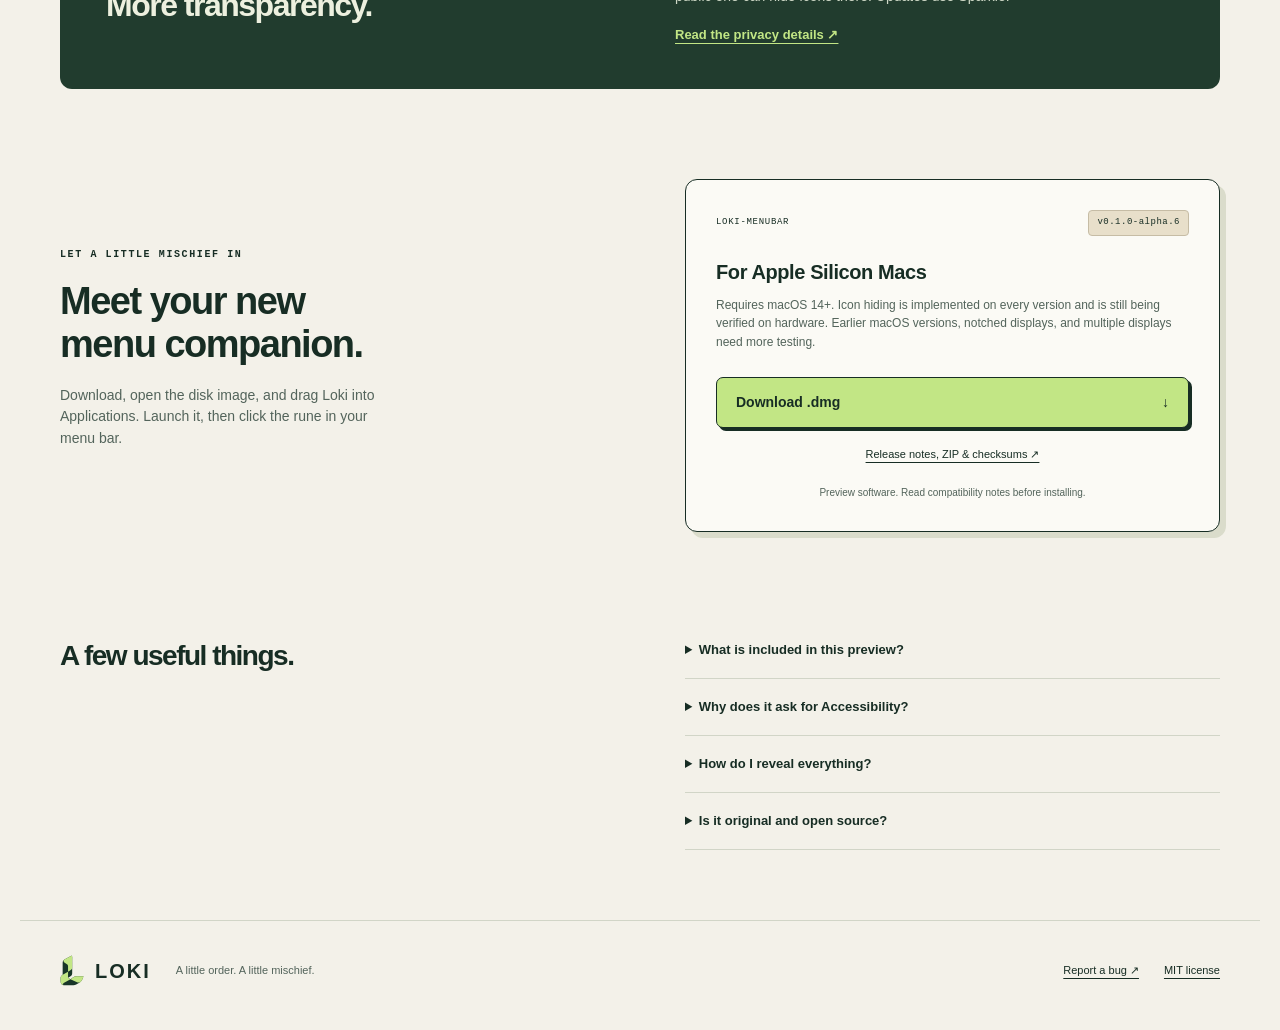
==== commit 952555de: "Publish alpha 6: signed update feed and download page The download page and Sparkle feed now point a" ====
--- a/docs/index.html
+++ b/docs/index.html
@@ -17,7 +17,7 @@
 <div class="release-note"><span class="tag">EARLY PREVIEW</span><p>Built in the open. <strong>An early preview, with clear limits.</strong> The shelf is usable. Icon hiding works per icon on macOS 14 to 26 and per app on macOS 27, and is still being verified on hardware. <a href="https://github.com/ChaosDeSelva/Loki-Menubar/blob/main/COMPATIBILITY.md">Read the exact coverage →</a></p></div>
 <section id="how" class="how"><div class="section-intro"><div class="eyebrow">SMALL ON PURPOSE</div><h2>A calmer menu bar.<br>A familiar Mac.</h2><p>No account. No dashboard to babysit. Open the shelf when you need it; close it when you don’t.</p></div><div class="feature-list"><article><span class="number">01</span><div><h3>Find it. Open it. Carry on.</h3><p>Search menu extras or running apps. Favorites stay close, and Escape puts the shelf away.</p></div></article><article><span class="number">02</span><div><h3>A realm for your routine.</h3><p>Asgard, Midgard, Jotunheim, or names of your own. Each remembers its favorites, shelf order, groups, and hidden icons.</p></div></article><article><span class="number">03</span><div><h3>Tuck a few things away.</h3><p>Choose the icons you want out of sight. On macOS 14 to 26 Loki moves them behind a divider; on macOS 27 it hides whole apps. Option-click the rune to bring them back. Hardware validation is still in progress.</p><span class="small-tag">COMPATIBILITY PREVIEW</span></div></article></div></section>
 <section class="principles"><div><span class="eyebrow">YOUR MAC. YOUR TOOLS.</span><h2>Less machinery.<br>More transparency.</h2></div><div><p>Loki uses native SwiftUI and AppKit. Preferences stay on your Mac. There are no analytics, accounts, or screenshot capture. macOS 14 to 26 uses public interfaces only; macOS 27 uses one undocumented interface, because no public one can hide icons there. Updates use Sparkle.</p><a class="text-link" href="https://github.com/ChaosDeSelva/Loki-Menubar/blob/main/PRIVACY.md">Read the privacy details ↗</a></div></section>
-<section id="download" class="download"><div class="download-copy"><div class="eyebrow">LET A LITTLE MISCHIEF IN</div><h2>Meet your new<br>menu companion.</h2><p>Download, open the disk image, and drag Loki into Applications. Launch it, then click the rune in your menu bar.</p></div><div class="download-box"><div class="version"><span>LOKI-MENUBAR</span><span class="tag">v0.1.0-alpha.5</span></div><h3>For Apple Silicon Macs</h3><p>Requires macOS 14+. Icon hiding is implemented on every version and is still being verified on hardware. Earlier macOS versions, notched displays, and multiple displays need more testing.</p><a class="button wide" href="https://github.com/ChaosDeSelva/Loki-Menubar/releases/download/v0.1.0-alpha.5/Loki-Menubar-0.1.0-alpha.5-arm64.dmg">Download .dmg <span>↓</span></a><a class="release-link" href="https://github.com/ChaosDeSelva/Loki-Menubar/releases/tag/v0.1.0-alpha.5">Release notes, ZIP & checksums ↗</a><p class="micro">Preview software. Read compatibility notes before installing.</p></div></section>
+<section id="download" class="download"><div class="download-copy"><div class="eyebrow">LET A LITTLE MISCHIEF IN</div><h2>Meet your new<br>menu companion.</h2><p>Download, open the disk image, and drag Loki into Applications. Launch it, then click the rune in your menu bar.</p></div><div class="download-box"><div class="version"><span>LOKI-MENUBAR</span><span class="tag">v0.1.0-alpha.6</span></div><h3>For Apple Silicon Macs</h3><p>Requires macOS 14+. Icon hiding is implemented on every version and is still being verified on hardware. Earlier macOS versions, notched displays, and multiple displays need more testing.</p><a class="button wide" href="https://github.com/ChaosDeSelva/Loki-Menubar/releases/download/v0.1.0-alpha.6/Loki-Menubar-0.1.0-alpha.6-arm64.dmg">Download .dmg <span>↓</span></a><a class="release-link" href="https://github.com/ChaosDeSelva/Loki-Menubar/releases/tag/v0.1.0-alpha.6">Release notes, ZIP & checksums ↗</a><p class="micro">Preview software. Read compatibility notes before installing.</p></div></section>
 <section class="faq" aria-label="Before you install"><h2>A few useful things.</h2><details><summary>What is included in this preview?</summary><p>Loki has a searchable shelf, profiles, groups and opt-in icon hiding. Always-hidden tiers, replica icon bars, system-bar styling and per-display automation are not included. The repository maintains a feature-by-feature ledger.</p></details><details><summary>Why does it ask for Accessibility?</summary><p>To discover menu extras, click the one you choose, and list the icons you can hide. On macOS 14 to 26 it also moves the icons you choose to hide. App shortcuts work without it. Accessibility is a broad macOS permission; the source and privacy document explain Loki’s intended use. Screen Recording is not requested.</p></details><details><summary>How do I reveal everything?</summary><p>Option-click Loki’s rune, or right-click it and select “Show Hidden Icons” or “Reveal All Menu Bar Items.” Quitting Loki shows every icon. The CLI offers reveal-all and toggle commands.</p></details><details><summary>Is it original and open source?</summary><p>Yes. Loki’s implementation and vector artwork are available under MIT. Loki is independently developed. The folded-rune concept used AI-assisted design exploration. No trademark clearance is claimed.</p></details></section>
 </main><footer><a class="brand" href="./"><img src="logo.svg" width="24" height="31" alt=""><span>LOKI</span></a><p>A little order. A little mischief.</p><a href="https://github.com/ChaosDeSelva/Loki-Menubar/issues">Report a bug ↗</a><a href="https://github.com/ChaosDeSelva/Loki-Menubar/blob/main/LICENSE">MIT license</a></footer>
 <script src="demo.js"></script>
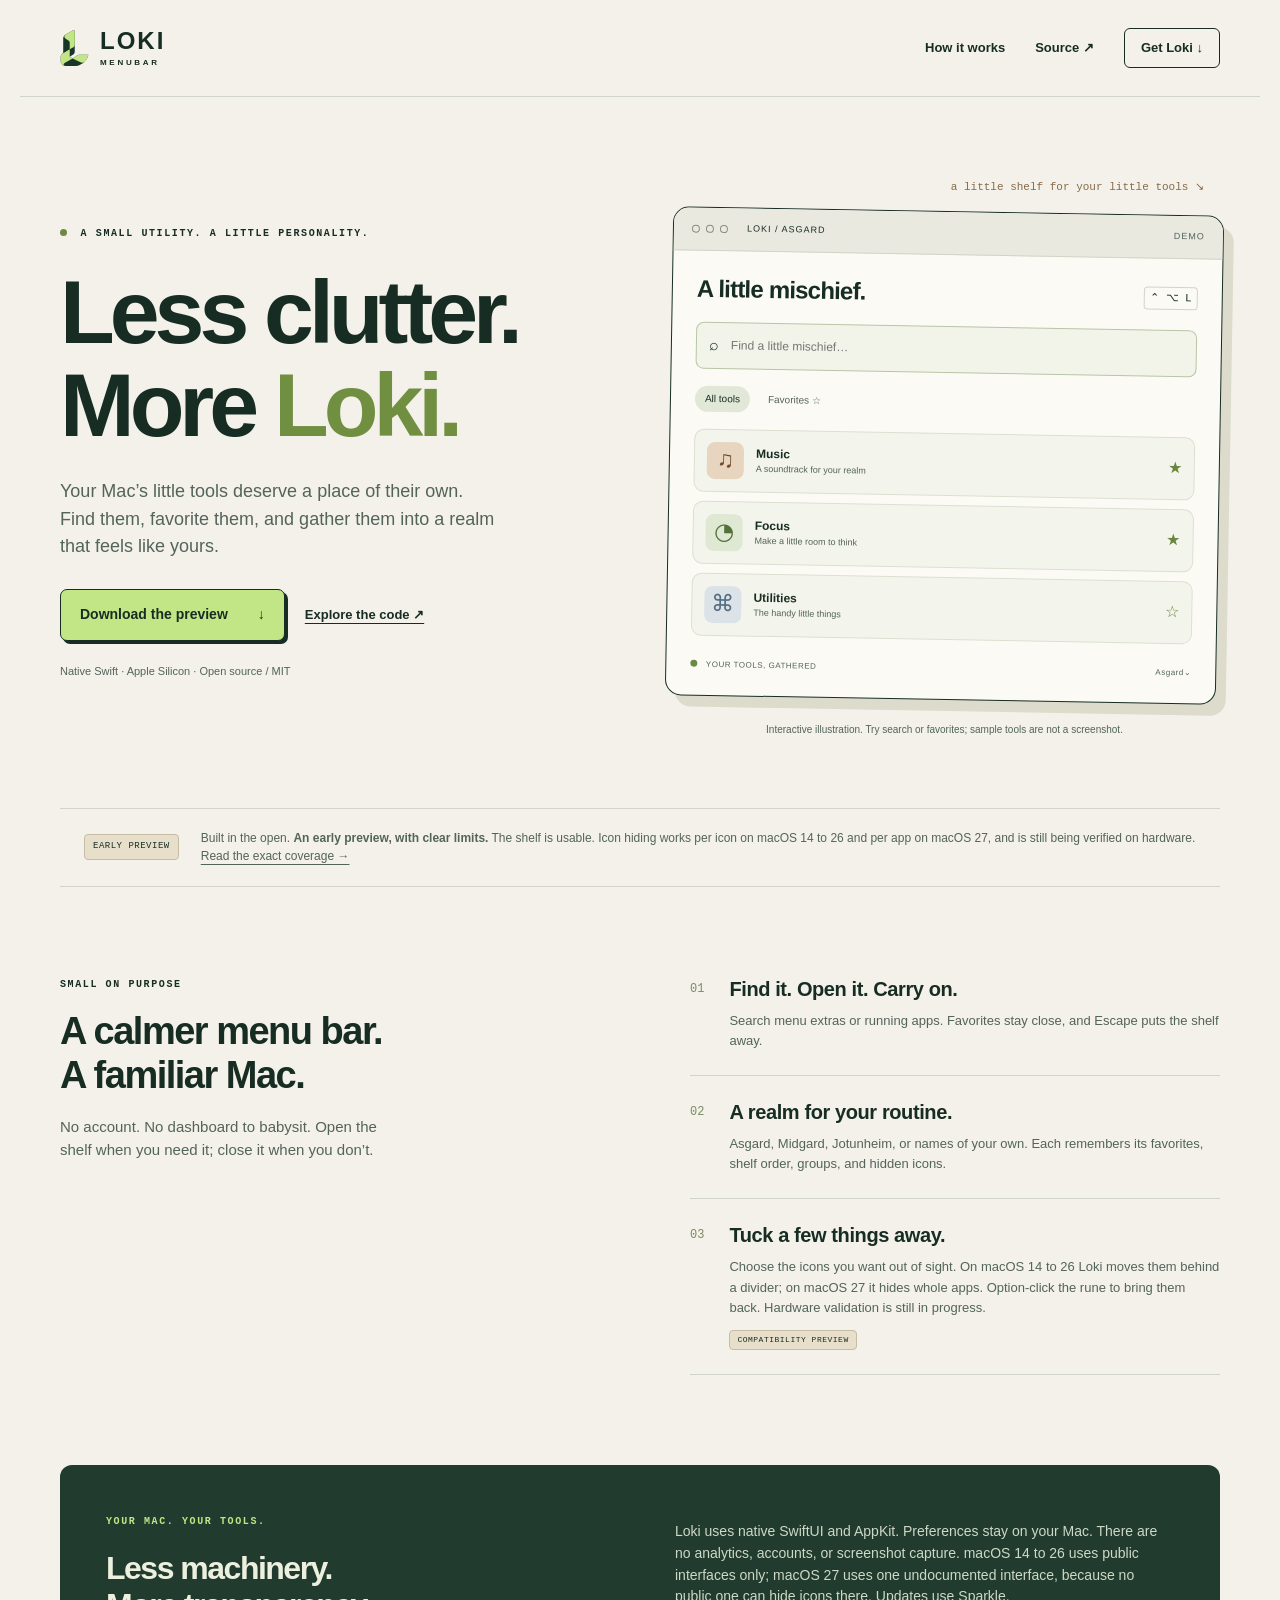
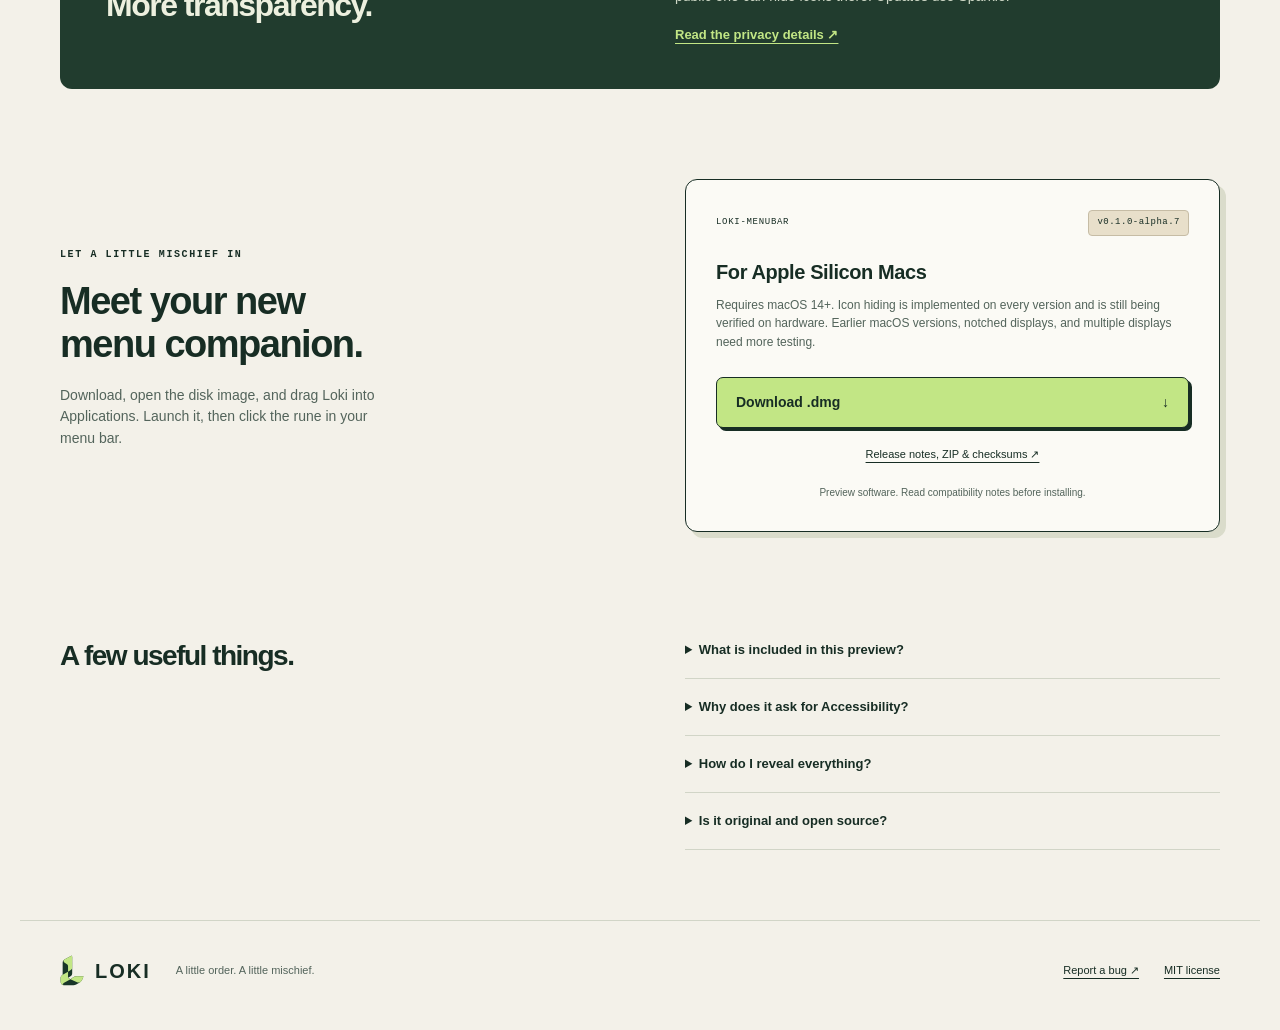
==== commit 120f2e52: "Publish alpha 7: signed update feed and download page The download page and Sparkle feed now point a" ====
--- a/docs/index.html
+++ b/docs/index.html
@@ -17,7 +17,7 @@
 <div class="release-note"><span class="tag">EARLY PREVIEW</span><p>Built in the open. <strong>An early preview, with clear limits.</strong> The shelf is usable. Icon hiding works per icon on macOS 14 to 26 and per app on macOS 27, and is still being verified on hardware. <a href="https://github.com/ChaosDeSelva/Loki-Menubar/blob/main/COMPATIBILITY.md">Read the exact coverage →</a></p></div>
 <section id="how" class="how"><div class="section-intro"><div class="eyebrow">SMALL ON PURPOSE</div><h2>A calmer menu bar.<br>A familiar Mac.</h2><p>No account. No dashboard to babysit. Open the shelf when you need it; close it when you don’t.</p></div><div class="feature-list"><article><span class="number">01</span><div><h3>Find it. Open it. Carry on.</h3><p>Search menu extras or running apps. Favorites stay close, and Escape puts the shelf away.</p></div></article><article><span class="number">02</span><div><h3>A realm for your routine.</h3><p>Asgard, Midgard, Jotunheim, or names of your own. Each remembers its favorites, shelf order, groups, and hidden icons.</p></div></article><article><span class="number">03</span><div><h3>Tuck a few things away.</h3><p>Choose the icons you want out of sight. On macOS 14 to 26 Loki moves them behind a divider; on macOS 27 it hides whole apps. Option-click the rune to bring them back. Hardware validation is still in progress.</p><span class="small-tag">COMPATIBILITY PREVIEW</span></div></article></div></section>
 <section class="principles"><div><span class="eyebrow">YOUR MAC. YOUR TOOLS.</span><h2>Less machinery.<br>More transparency.</h2></div><div><p>Loki uses native SwiftUI and AppKit. Preferences stay on your Mac. There are no analytics, accounts, or screenshot capture. macOS 14 to 26 uses public interfaces only; macOS 27 uses one undocumented interface, because no public one can hide icons there. Updates use Sparkle.</p><a class="text-link" href="https://github.com/ChaosDeSelva/Loki-Menubar/blob/main/PRIVACY.md">Read the privacy details ↗</a></div></section>
-<section id="download" class="download"><div class="download-copy"><div class="eyebrow">LET A LITTLE MISCHIEF IN</div><h2>Meet your new<br>menu companion.</h2><p>Download, open the disk image, and drag Loki into Applications. Launch it, then click the rune in your menu bar.</p></div><div class="download-box"><div class="version"><span>LOKI-MENUBAR</span><span class="tag">v0.1.0-alpha.6</span></div><h3>For Apple Silicon Macs</h3><p>Requires macOS 14+. Icon hiding is implemented on every version and is still being verified on hardware. Earlier macOS versions, notched displays, and multiple displays need more testing.</p><a class="button wide" href="https://github.com/ChaosDeSelva/Loki-Menubar/releases/download/v0.1.0-alpha.6/Loki-Menubar-0.1.0-alpha.6-arm64.dmg">Download .dmg <span>↓</span></a><a class="release-link" href="https://github.com/ChaosDeSelva/Loki-Menubar/releases/tag/v0.1.0-alpha.6">Release notes, ZIP & checksums ↗</a><p class="micro">Preview software. Read compatibility notes before installing.</p></div></section>
+<section id="download" class="download"><div class="download-copy"><div class="eyebrow">LET A LITTLE MISCHIEF IN</div><h2>Meet your new<br>menu companion.</h2><p>Download, open the disk image, and drag Loki into Applications. Launch it, then click the rune in your menu bar.</p></div><div class="download-box"><div class="version"><span>LOKI-MENUBAR</span><span class="tag">v0.1.0-alpha.7</span></div><h3>For Apple Silicon Macs</h3><p>Requires macOS 14+. Icon hiding is implemented on every version and is still being verified on hardware. Earlier macOS versions, notched displays, and multiple displays need more testing.</p><a class="button wide" href="https://github.com/ChaosDeSelva/Loki-Menubar/releases/download/v0.1.0-alpha.7/Loki-Menubar-0.1.0-alpha.7-arm64.dmg">Download .dmg <span>↓</span></a><a class="release-link" href="https://github.com/ChaosDeSelva/Loki-Menubar/releases/tag/v0.1.0-alpha.7">Release notes, ZIP & checksums ↗</a><p class="micro">Preview software. Read compatibility notes before installing.</p></div></section>
 <section class="faq" aria-label="Before you install"><h2>A few useful things.</h2><details><summary>What is included in this preview?</summary><p>Loki has a searchable shelf, profiles, groups and opt-in icon hiding. Always-hidden tiers, replica icon bars, system-bar styling and per-display automation are not included. The repository maintains a feature-by-feature ledger.</p></details><details><summary>Why does it ask for Accessibility?</summary><p>To discover menu extras, click the one you choose, and list the icons you can hide. On macOS 14 to 26 it also moves the icons you choose to hide. App shortcuts work without it. Accessibility is a broad macOS permission; the source and privacy document explain Loki’s intended use. Screen Recording is not requested.</p></details><details><summary>How do I reveal everything?</summary><p>Option-click Loki’s rune, or right-click it and select “Show Hidden Icons” or “Reveal All Menu Bar Items.” Quitting Loki shows every icon. The CLI offers reveal-all and toggle commands.</p></details><details><summary>Is it original and open source?</summary><p>Yes. Loki’s implementation and vector artwork are available under MIT. Loki is independently developed. The folded-rune concept used AI-assisted design exploration. No trademark clearance is claimed.</p></details></section>
 </main><footer><a class="brand" href="./"><img src="logo.svg" width="24" height="31" alt=""><span>LOKI</span></a><p>A little order. A little mischief.</p><a href="https://github.com/ChaosDeSelva/Loki-Menubar/issues">Report a bug ↗</a><a href="https://github.com/ChaosDeSelva/Loki-Menubar/blob/main/LICENSE">MIT license</a></footer>
 <script src="demo.js"></script>
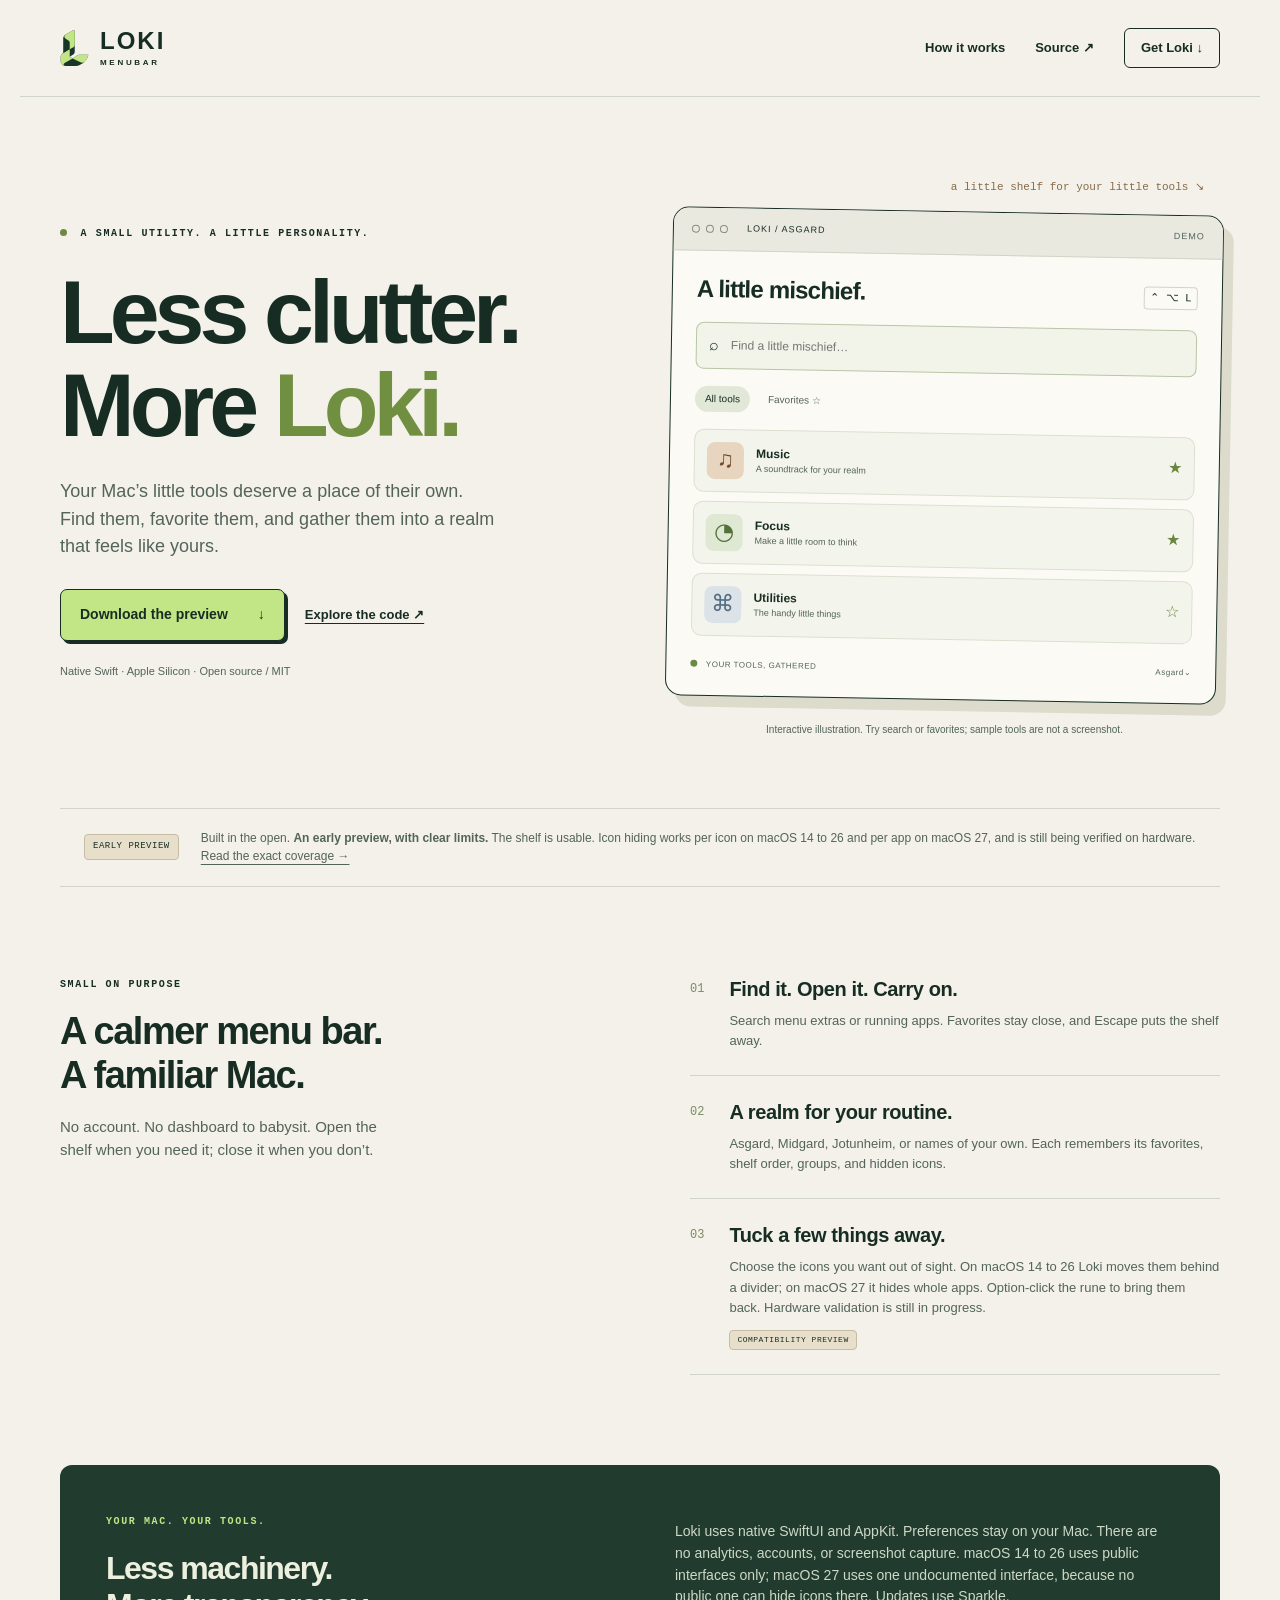
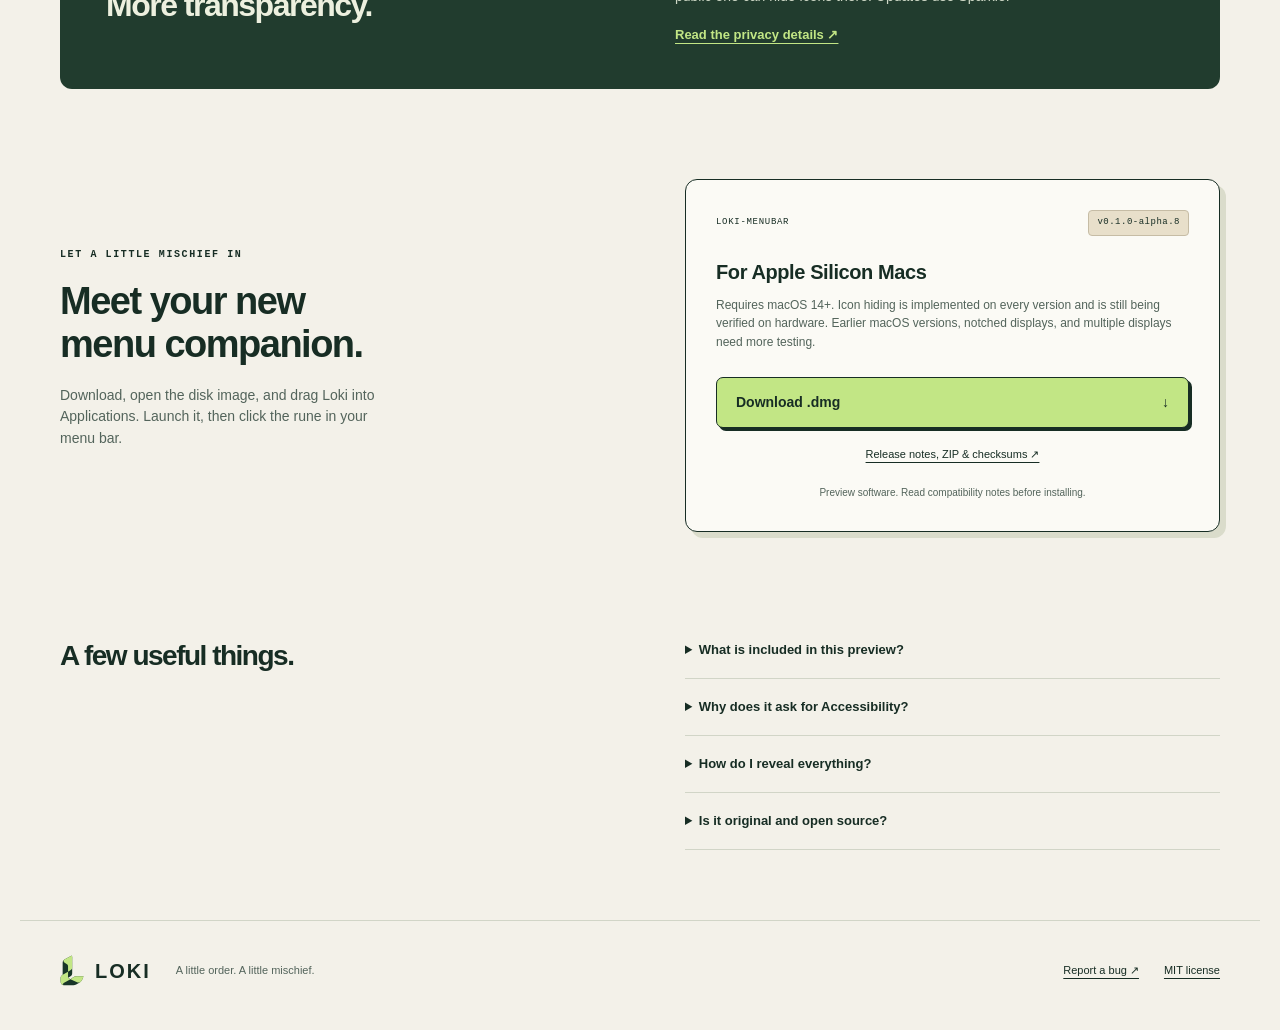
==== commit 2efa87b6: "Publish Loki 0.1.0-alpha.8 (build 13)" ====
--- a/docs/index.html
+++ b/docs/index.html
@@ -17,7 +17,7 @@
 <div class="release-note"><span class="tag">EARLY PREVIEW</span><p>Built in the open. <strong>An early preview, with clear limits.</strong> The shelf is usable. Icon hiding works per icon on macOS 14 to 26 and per app on macOS 27, and is still being verified on hardware. <a href="https://github.com/ChaosDeSelva/Loki-Menubar/blob/main/COMPATIBILITY.md">Read the exact coverage →</a></p></div>
 <section id="how" class="how"><div class="section-intro"><div class="eyebrow">SMALL ON PURPOSE</div><h2>A calmer menu bar.<br>A familiar Mac.</h2><p>No account. No dashboard to babysit. Open the shelf when you need it; close it when you don’t.</p></div><div class="feature-list"><article><span class="number">01</span><div><h3>Find it. Open it. Carry on.</h3><p>Search menu extras or running apps. Favorites stay close, and Escape puts the shelf away.</p></div></article><article><span class="number">02</span><div><h3>A realm for your routine.</h3><p>Asgard, Midgard, Jotunheim, or names of your own. Each remembers its favorites, shelf order, groups, and hidden icons.</p></div></article><article><span class="number">03</span><div><h3>Tuck a few things away.</h3><p>Choose the icons you want out of sight. On macOS 14 to 26 Loki moves them behind a divider; on macOS 27 it hides whole apps. Option-click the rune to bring them back. Hardware validation is still in progress.</p><span class="small-tag">COMPATIBILITY PREVIEW</span></div></article></div></section>
 <section class="principles"><div><span class="eyebrow">YOUR MAC. YOUR TOOLS.</span><h2>Less machinery.<br>More transparency.</h2></div><div><p>Loki uses native SwiftUI and AppKit. Preferences stay on your Mac. There are no analytics, accounts, or screenshot capture. macOS 14 to 26 uses public interfaces only; macOS 27 uses one undocumented interface, because no public one can hide icons there. Updates use Sparkle.</p><a class="text-link" href="https://github.com/ChaosDeSelva/Loki-Menubar/blob/main/PRIVACY.md">Read the privacy details ↗</a></div></section>
-<section id="download" class="download"><div class="download-copy"><div class="eyebrow">LET A LITTLE MISCHIEF IN</div><h2>Meet your new<br>menu companion.</h2><p>Download, open the disk image, and drag Loki into Applications. Launch it, then click the rune in your menu bar.</p></div><div class="download-box"><div class="version"><span>LOKI-MENUBAR</span><span class="tag">v0.1.0-alpha.7</span></div><h3>For Apple Silicon Macs</h3><p>Requires macOS 14+. Icon hiding is implemented on every version and is still being verified on hardware. Earlier macOS versions, notched displays, and multiple displays need more testing.</p><a class="button wide" href="https://github.com/ChaosDeSelva/Loki-Menubar/releases/download/v0.1.0-alpha.7/Loki-Menubar-0.1.0-alpha.7-arm64.dmg">Download .dmg <span>↓</span></a><a class="release-link" href="https://github.com/ChaosDeSelva/Loki-Menubar/releases/tag/v0.1.0-alpha.7">Release notes, ZIP & checksums ↗</a><p class="micro">Preview software. Read compatibility notes before installing.</p></div></section>
+<section id="download" class="download"><div class="download-copy"><div class="eyebrow">LET A LITTLE MISCHIEF IN</div><h2>Meet your new<br>menu companion.</h2><p>Download, open the disk image, and drag Loki into Applications. Launch it, then click the rune in your menu bar.</p></div><div class="download-box"><div class="version"><span>LOKI-MENUBAR</span><span class="tag">v0.1.0-alpha.8</span></div><h3>For Apple Silicon Macs</h3><p>Requires macOS 14+. Icon hiding is implemented on every version and is still being verified on hardware. Earlier macOS versions, notched displays, and multiple displays need more testing.</p><a class="button wide" href="https://github.com/ChaosDeSelva/Loki-Menubar/releases/download/v0.1.0-alpha.8/Loki-Menubar-0.1.0-alpha.8-arm64.dmg">Download .dmg <span>↓</span></a><a class="release-link" href="https://github.com/ChaosDeSelva/Loki-Menubar/releases/tag/v0.1.0-alpha.8">Release notes, ZIP & checksums ↗</a><p class="micro">Preview software. Read compatibility notes before installing.</p></div></section>
 <section class="faq" aria-label="Before you install"><h2>A few useful things.</h2><details><summary>What is included in this preview?</summary><p>Loki has a searchable shelf, profiles, groups and opt-in icon hiding. Always-hidden tiers, replica icon bars, system-bar styling and per-display automation are not included. The repository maintains a feature-by-feature ledger.</p></details><details><summary>Why does it ask for Accessibility?</summary><p>To discover menu extras, click the one you choose, and list the icons you can hide. On macOS 14 to 26 it also moves the icons you choose to hide. App shortcuts work without it. Accessibility is a broad macOS permission; the source and privacy document explain Loki’s intended use. Screen Recording is not requested.</p></details><details><summary>How do I reveal everything?</summary><p>Option-click Loki’s rune, or right-click it and select “Show Hidden Icons” or “Reveal All Menu Bar Items.” Quitting Loki shows every icon. The CLI offers reveal-all and toggle commands.</p></details><details><summary>Is it original and open source?</summary><p>Yes. Loki’s implementation and vector artwork are available under MIT. Loki is independently developed. The folded-rune concept used AI-assisted design exploration. No trademark clearance is claimed.</p></details></section>
 </main><footer><a class="brand" href="./"><img src="logo.svg" width="24" height="31" alt=""><span>LOKI</span></a><p>A little order. A little mischief.</p><a href="https://github.com/ChaosDeSelva/Loki-Menubar/issues">Report a bug ↗</a><a href="https://github.com/ChaosDeSelva/Loki-Menubar/blob/main/LICENSE">MIT license</a></footer>
 <script src="demo.js"></script>
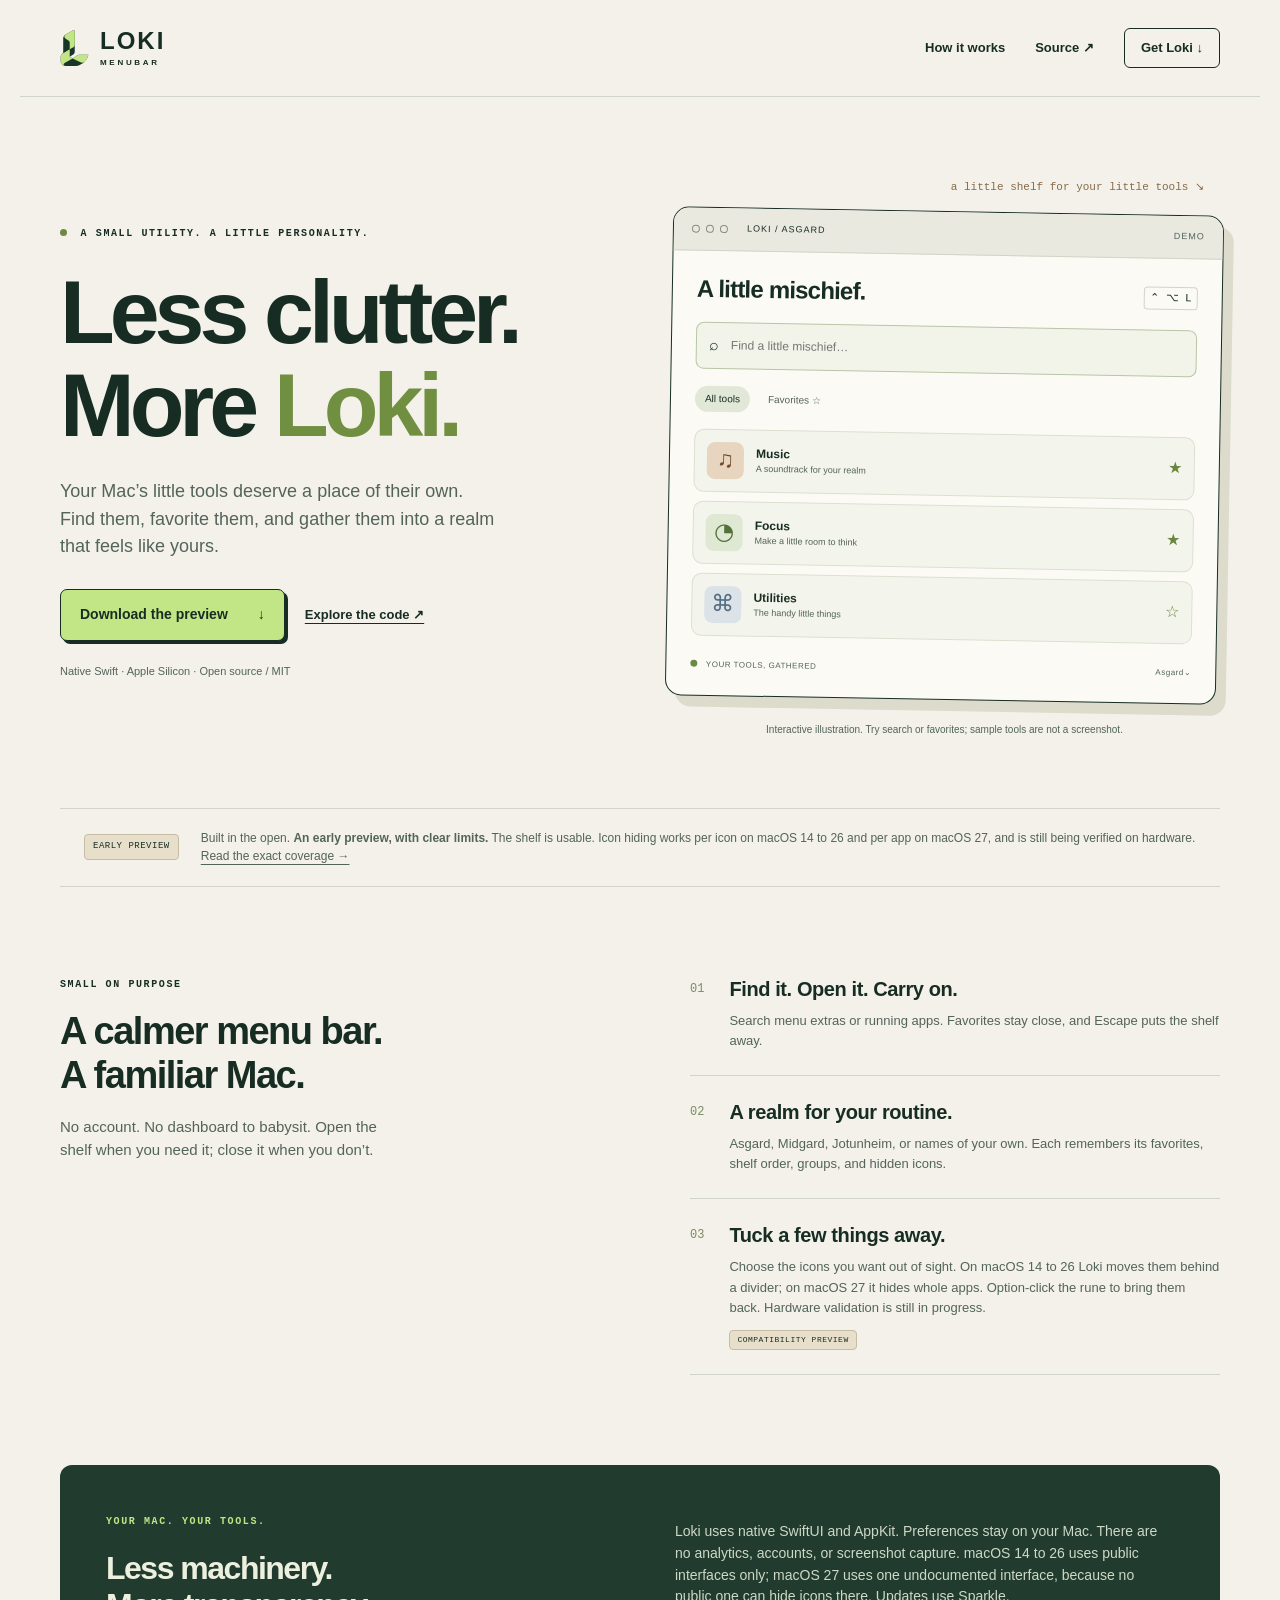
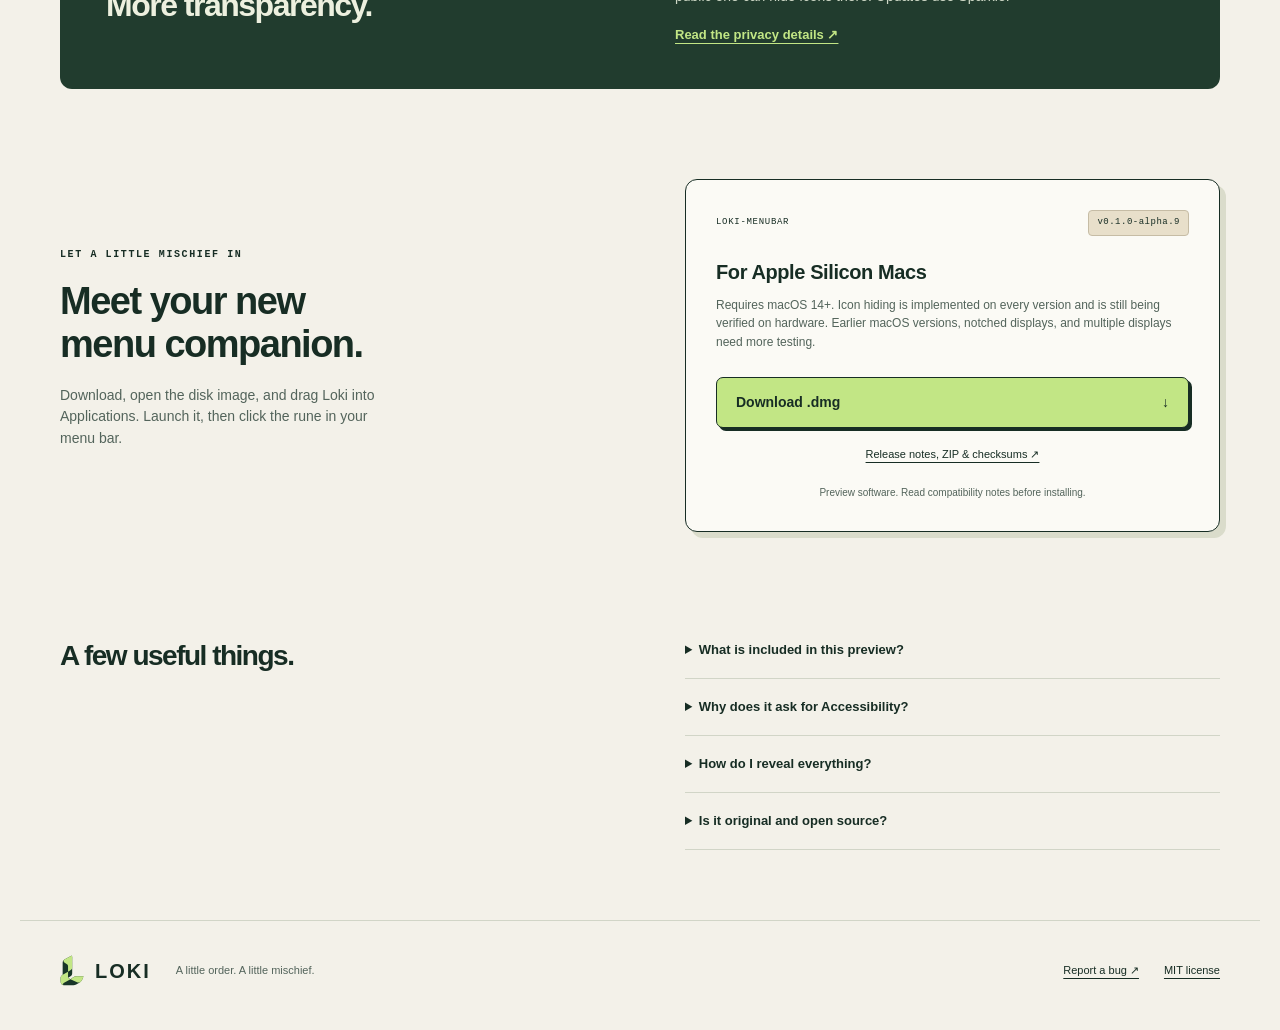
==== commit aefb63c7: "Publish Loki 0.1.0-alpha.9 (build 14)" ====
--- a/docs/index.html
+++ b/docs/index.html
@@ -17,7 +17,7 @@
 <div class="release-note"><span class="tag">EARLY PREVIEW</span><p>Built in the open. <strong>An early preview, with clear limits.</strong> The shelf is usable. Icon hiding works per icon on macOS 14 to 26 and per app on macOS 27, and is still being verified on hardware. <a href="https://github.com/ChaosDeSelva/Loki-Menubar/blob/main/COMPATIBILITY.md">Read the exact coverage →</a></p></div>
 <section id="how" class="how"><div class="section-intro"><div class="eyebrow">SMALL ON PURPOSE</div><h2>A calmer menu bar.<br>A familiar Mac.</h2><p>No account. No dashboard to babysit. Open the shelf when you need it; close it when you don’t.</p></div><div class="feature-list"><article><span class="number">01</span><div><h3>Find it. Open it. Carry on.</h3><p>Search menu extras or running apps. Favorites stay close, and Escape puts the shelf away.</p></div></article><article><span class="number">02</span><div><h3>A realm for your routine.</h3><p>Asgard, Midgard, Jotunheim, or names of your own. Each remembers its favorites, shelf order, groups, and hidden icons.</p></div></article><article><span class="number">03</span><div><h3>Tuck a few things away.</h3><p>Choose the icons you want out of sight. On macOS 14 to 26 Loki moves them behind a divider; on macOS 27 it hides whole apps. Option-click the rune to bring them back. Hardware validation is still in progress.</p><span class="small-tag">COMPATIBILITY PREVIEW</span></div></article></div></section>
 <section class="principles"><div><span class="eyebrow">YOUR MAC. YOUR TOOLS.</span><h2>Less machinery.<br>More transparency.</h2></div><div><p>Loki uses native SwiftUI and AppKit. Preferences stay on your Mac. There are no analytics, accounts, or screenshot capture. macOS 14 to 26 uses public interfaces only; macOS 27 uses one undocumented interface, because no public one can hide icons there. Updates use Sparkle.</p><a class="text-link" href="https://github.com/ChaosDeSelva/Loki-Menubar/blob/main/PRIVACY.md">Read the privacy details ↗</a></div></section>
-<section id="download" class="download"><div class="download-copy"><div class="eyebrow">LET A LITTLE MISCHIEF IN</div><h2>Meet your new<br>menu companion.</h2><p>Download, open the disk image, and drag Loki into Applications. Launch it, then click the rune in your menu bar.</p></div><div class="download-box"><div class="version"><span>LOKI-MENUBAR</span><span class="tag">v0.1.0-alpha.8</span></div><h3>For Apple Silicon Macs</h3><p>Requires macOS 14+. Icon hiding is implemented on every version and is still being verified on hardware. Earlier macOS versions, notched displays, and multiple displays need more testing.</p><a class="button wide" href="https://github.com/ChaosDeSelva/Loki-Menubar/releases/download/v0.1.0-alpha.8/Loki-Menubar-0.1.0-alpha.8-arm64.dmg">Download .dmg <span>↓</span></a><a class="release-link" href="https://github.com/ChaosDeSelva/Loki-Menubar/releases/tag/v0.1.0-alpha.8">Release notes, ZIP & checksums ↗</a><p class="micro">Preview software. Read compatibility notes before installing.</p></div></section>
+<section id="download" class="download"><div class="download-copy"><div class="eyebrow">LET A LITTLE MISCHIEF IN</div><h2>Meet your new<br>menu companion.</h2><p>Download, open the disk image, and drag Loki into Applications. Launch it, then click the rune in your menu bar.</p></div><div class="download-box"><div class="version"><span>LOKI-MENUBAR</span><span class="tag">v0.1.0-alpha.9</span></div><h3>For Apple Silicon Macs</h3><p>Requires macOS 14+. Icon hiding is implemented on every version and is still being verified on hardware. Earlier macOS versions, notched displays, and multiple displays need more testing.</p><a class="button wide" href="https://github.com/ChaosDeSelva/Loki-Menubar/releases/download/v0.1.0-alpha.9/Loki-Menubar-0.1.0-alpha.9-arm64.dmg">Download .dmg <span>↓</span></a><a class="release-link" href="https://github.com/ChaosDeSelva/Loki-Menubar/releases/tag/v0.1.0-alpha.9">Release notes, ZIP & checksums ↗</a><p class="micro">Preview software. Read compatibility notes before installing.</p></div></section>
 <section class="faq" aria-label="Before you install"><h2>A few useful things.</h2><details><summary>What is included in this preview?</summary><p>Loki has a searchable shelf, profiles, groups and opt-in icon hiding. Always-hidden tiers, replica icon bars, system-bar styling and per-display automation are not included. The repository maintains a feature-by-feature ledger.</p></details><details><summary>Why does it ask for Accessibility?</summary><p>To discover menu extras, click the one you choose, and list the icons you can hide. On macOS 14 to 26 it also moves the icons you choose to hide. App shortcuts work without it. Accessibility is a broad macOS permission; the source and privacy document explain Loki’s intended use. Screen Recording is not requested.</p></details><details><summary>How do I reveal everything?</summary><p>Option-click Loki’s rune, or right-click it and select “Show Hidden Icons” or “Reveal All Menu Bar Items.” Quitting Loki shows every icon. The CLI offers reveal-all and toggle commands.</p></details><details><summary>Is it original and open source?</summary><p>Yes. Loki’s implementation and vector artwork are available under MIT. Loki is independently developed. The folded-rune concept used AI-assisted design exploration. No trademark clearance is claimed.</p></details></section>
 </main><footer><a class="brand" href="./"><img src="logo.svg" width="24" height="31" alt=""><span>LOKI</span></a><p>A little order. A little mischief.</p><a href="https://github.com/ChaosDeSelva/Loki-Menubar/issues">Report a bug ↗</a><a href="https://github.com/ChaosDeSelva/Loki-Menubar/blob/main/LICENSE">MIT license</a></footer>
 <script src="demo.js"></script>
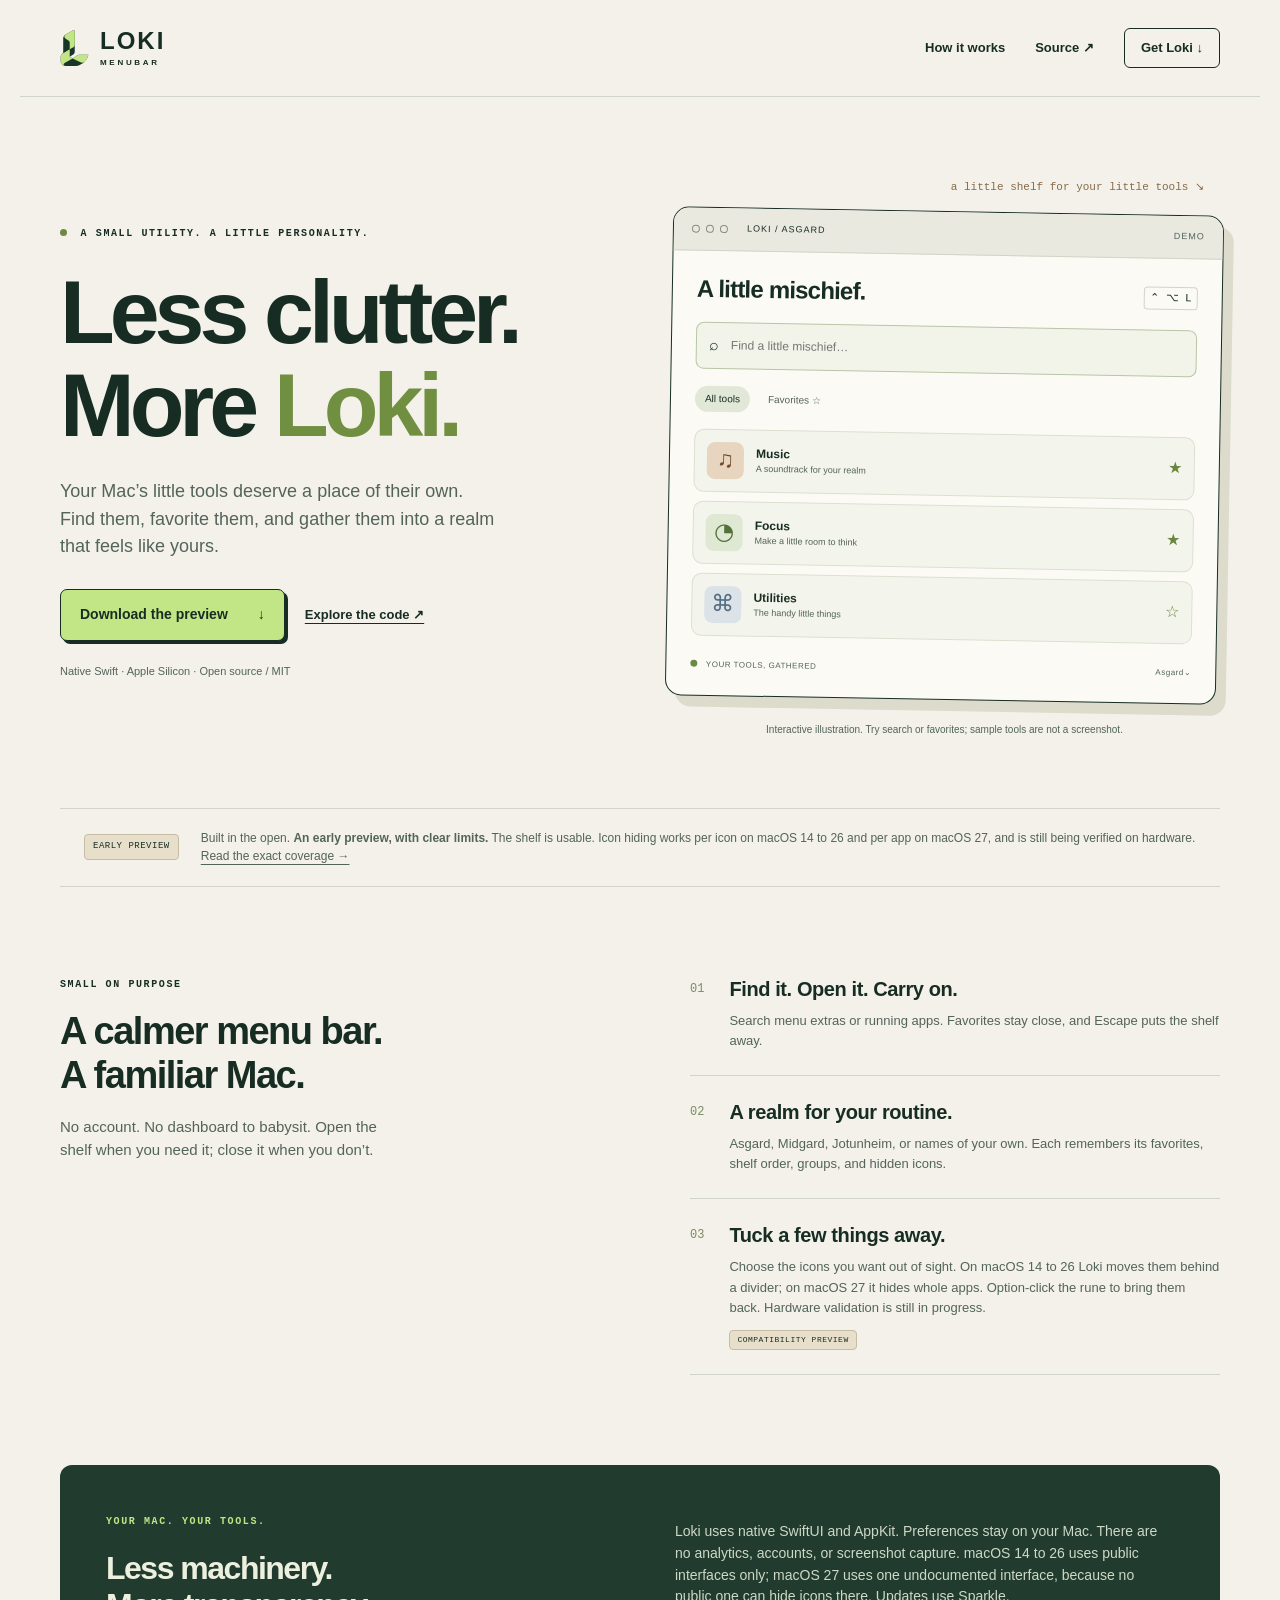
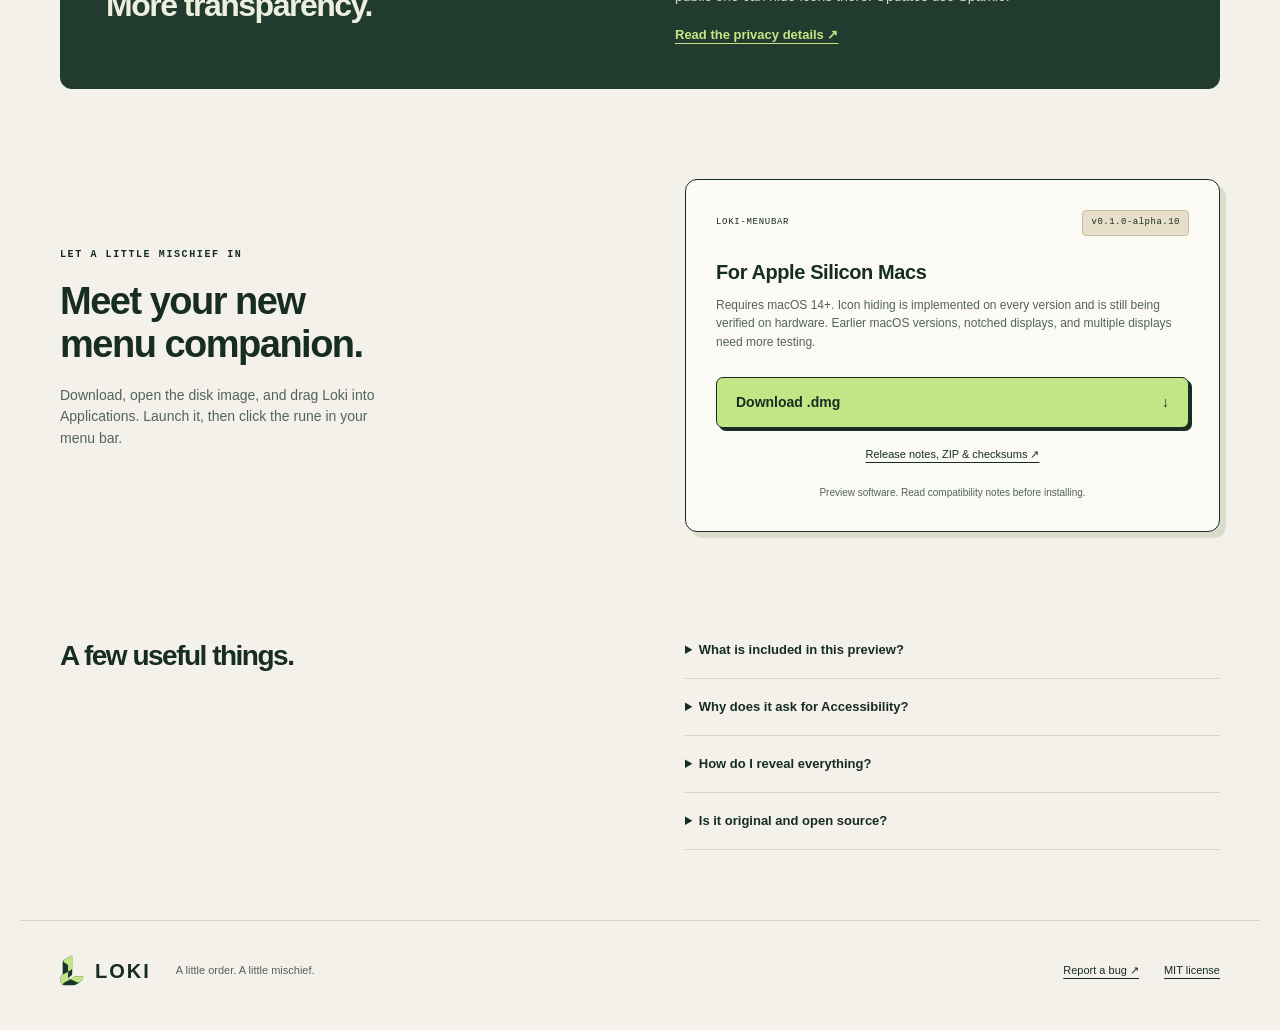
==== commit e2897524: "Publish Loki 0.1.0-alpha.10 (build 15)" ====
--- a/docs/index.html
+++ b/docs/index.html
@@ -17,7 +17,7 @@
 <div class="release-note"><span class="tag">EARLY PREVIEW</span><p>Built in the open. <strong>An early preview, with clear limits.</strong> The shelf is usable. Icon hiding works per icon on macOS 14 to 26 and per app on macOS 27, and is still being verified on hardware. <a href="https://github.com/ChaosDeSelva/Loki-Menubar/blob/main/COMPATIBILITY.md">Read the exact coverage →</a></p></div>
 <section id="how" class="how"><div class="section-intro"><div class="eyebrow">SMALL ON PURPOSE</div><h2>A calmer menu bar.<br>A familiar Mac.</h2><p>No account. No dashboard to babysit. Open the shelf when you need it; close it when you don’t.</p></div><div class="feature-list"><article><span class="number">01</span><div><h3>Find it. Open it. Carry on.</h3><p>Search menu extras or running apps. Favorites stay close, and Escape puts the shelf away.</p></div></article><article><span class="number">02</span><div><h3>A realm for your routine.</h3><p>Asgard, Midgard, Jotunheim, or names of your own. Each remembers its favorites, shelf order, groups, and hidden icons.</p></div></article><article><span class="number">03</span><div><h3>Tuck a few things away.</h3><p>Choose the icons you want out of sight. On macOS 14 to 26 Loki moves them behind a divider; on macOS 27 it hides whole apps. Option-click the rune to bring them back. Hardware validation is still in progress.</p><span class="small-tag">COMPATIBILITY PREVIEW</span></div></article></div></section>
 <section class="principles"><div><span class="eyebrow">YOUR MAC. YOUR TOOLS.</span><h2>Less machinery.<br>More transparency.</h2></div><div><p>Loki uses native SwiftUI and AppKit. Preferences stay on your Mac. There are no analytics, accounts, or screenshot capture. macOS 14 to 26 uses public interfaces only; macOS 27 uses one undocumented interface, because no public one can hide icons there. Updates use Sparkle.</p><a class="text-link" href="https://github.com/ChaosDeSelva/Loki-Menubar/blob/main/PRIVACY.md">Read the privacy details ↗</a></div></section>
-<section id="download" class="download"><div class="download-copy"><div class="eyebrow">LET A LITTLE MISCHIEF IN</div><h2>Meet your new<br>menu companion.</h2><p>Download, open the disk image, and drag Loki into Applications. Launch it, then click the rune in your menu bar.</p></div><div class="download-box"><div class="version"><span>LOKI-MENUBAR</span><span class="tag">v0.1.0-alpha.9</span></div><h3>For Apple Silicon Macs</h3><p>Requires macOS 14+. Icon hiding is implemented on every version and is still being verified on hardware. Earlier macOS versions, notched displays, and multiple displays need more testing.</p><a class="button wide" href="https://github.com/ChaosDeSelva/Loki-Menubar/releases/download/v0.1.0-alpha.9/Loki-Menubar-0.1.0-alpha.9-arm64.dmg">Download .dmg <span>↓</span></a><a class="release-link" href="https://github.com/ChaosDeSelva/Loki-Menubar/releases/tag/v0.1.0-alpha.9">Release notes, ZIP & checksums ↗</a><p class="micro">Preview software. Read compatibility notes before installing.</p></div></section>
+<section id="download" class="download"><div class="download-copy"><div class="eyebrow">LET A LITTLE MISCHIEF IN</div><h2>Meet your new<br>menu companion.</h2><p>Download, open the disk image, and drag Loki into Applications. Launch it, then click the rune in your menu bar.</p></div><div class="download-box"><div class="version"><span>LOKI-MENUBAR</span><span class="tag">v0.1.0-alpha.10</span></div><h3>For Apple Silicon Macs</h3><p>Requires macOS 14+. Icon hiding is implemented on every version and is still being verified on hardware. Earlier macOS versions, notched displays, and multiple displays need more testing.</p><a class="button wide" href="https://github.com/ChaosDeSelva/Loki-Menubar/releases/download/v0.1.0-alpha.10/Loki-Menubar-0.1.0-alpha.10-arm64.dmg">Download .dmg <span>↓</span></a><a class="release-link" href="https://github.com/ChaosDeSelva/Loki-Menubar/releases/tag/v0.1.0-alpha.10">Release notes, ZIP & checksums ↗</a><p class="micro">Preview software. Read compatibility notes before installing.</p></div></section>
 <section class="faq" aria-label="Before you install"><h2>A few useful things.</h2><details><summary>What is included in this preview?</summary><p>Loki has a searchable shelf, profiles, groups and opt-in icon hiding. Always-hidden tiers, replica icon bars, system-bar styling and per-display automation are not included. The repository maintains a feature-by-feature ledger.</p></details><details><summary>Why does it ask for Accessibility?</summary><p>To discover menu extras, click the one you choose, and list the icons you can hide. On macOS 14 to 26 it also moves the icons you choose to hide. App shortcuts work without it. Accessibility is a broad macOS permission; the source and privacy document explain Loki’s intended use. Screen Recording is not requested.</p></details><details><summary>How do I reveal everything?</summary><p>Option-click Loki’s rune, or right-click it and select “Show Hidden Icons” or “Reveal All Menu Bar Items.” Quitting Loki shows every icon. The CLI offers reveal-all and toggle commands.</p></details><details><summary>Is it original and open source?</summary><p>Yes. Loki’s implementation and vector artwork are available under MIT. Loki is independently developed. The folded-rune concept used AI-assisted design exploration. No trademark clearance is claimed.</p></details></section>
 </main><footer><a class="brand" href="./"><img src="logo.svg" width="24" height="31" alt=""><span>LOKI</span></a><p>A little order. A little mischief.</p><a href="https://github.com/ChaosDeSelva/Loki-Menubar/issues">Report a bug ↗</a><a href="https://github.com/ChaosDeSelva/Loki-Menubar/blob/main/LICENSE">MIT license</a></footer>
 <script src="demo.js"></script>
